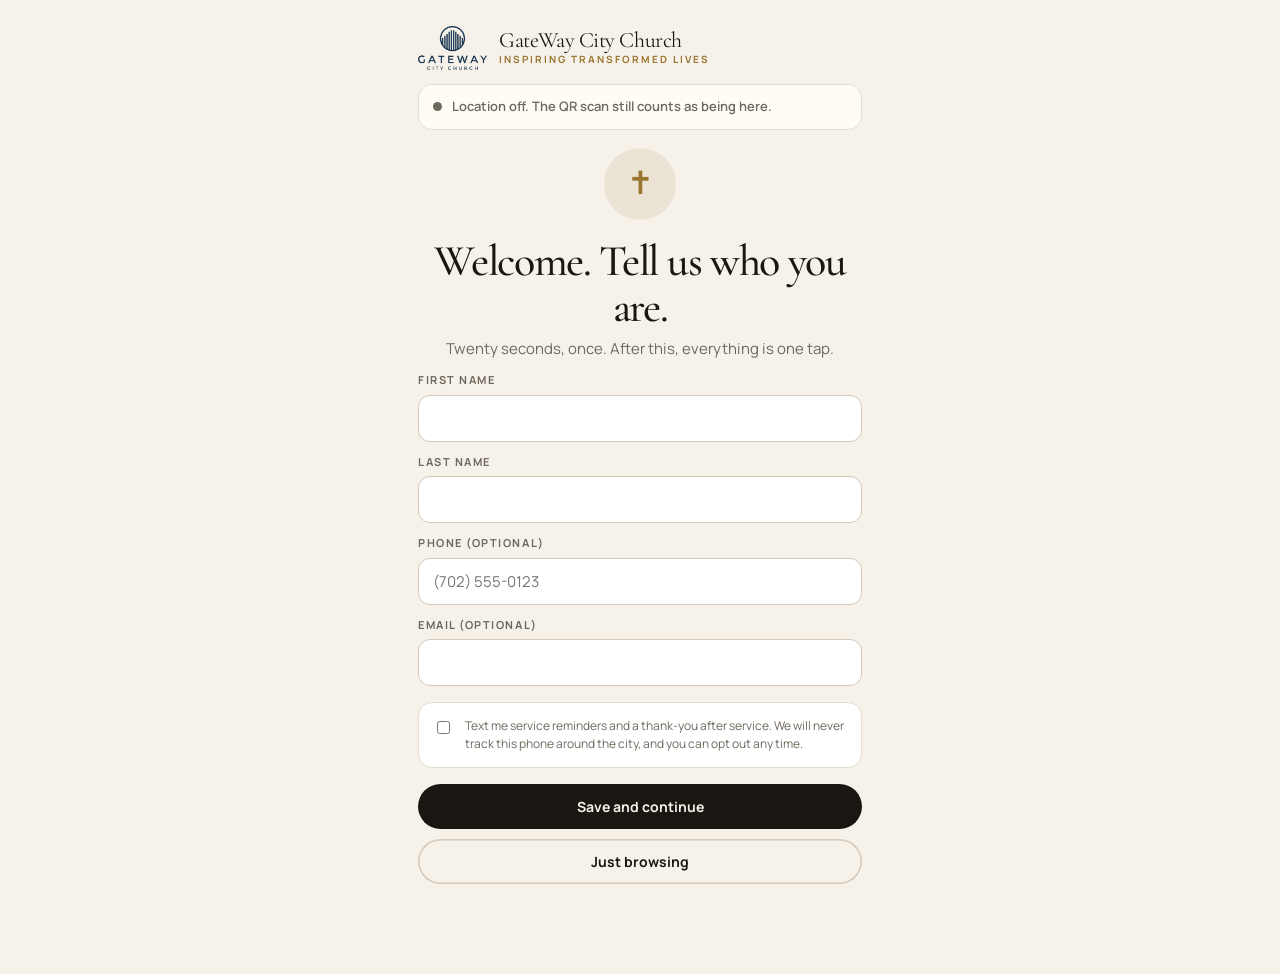
==== index.html @ 62f4dfe2 "GateWay City Church congregant PWA — initial IBS build Congregant app (QR entry, connect card, geofe" ====
<!DOCTYPE html>
<html lang="en">
<head>
<meta charset="UTF-8">
<meta name="viewport" content="width=device-width, initial-scale=1.0, viewport-fit=cover">
<title>GateWay City Church</title>
<meta name="theme-color" content="#F6F2EA">
<link rel="manifest" href="manifest.json">
<link rel="apple-touch-icon" href="assets/gateway-logo.png">
<link rel="preconnect" href="https://fonts.googleapis.com">
<link rel="preconnect" href="https://fonts.gstatic.com" crossorigin>
<link href="https://fonts.googleapis.com/css2?family=Cormorant+Garamond:ital,wght@0,500;0,600;1,500&family=Manrope:wght@400;500;600;700;800&display=swap" rel="stylesheet">
<link rel="stylesheet" href="styles.css">
<style>
  .app-head{display:flex;align-items:center;gap:12px;padding-top:max(6px, env(safe-area-inset-top))}
  .app-head img{height:44px;width:auto}
  .app-head .h-name{font-family:var(--display);font-size:22px;letter-spacing:-.02em;line-height:1.05}
  .app-head .h-tag{font-size:10px;letter-spacing:.2em;text-transform:uppercase;color:var(--gold);font-weight:700}
  .svc-strip{display:flex;gap:8px;overflow-x:auto;margin-top:14px;padding-bottom:4px}
  .svc-chip{flex:none;background:#fff;border:1px solid var(--line);border-radius:12px;padding:8px 12px;font-size:12px}
  .svc-chip b{display:block;font-size:13px}
</style>
</head>
<body>
<span class="demo-tag" id="demoTag" style="display:none">Demo Mode</span>
<main class="app-shell">

  <header class="app-head">
    <img src="assets/gateway-logo.png" alt="GateWay City Church">
    <div>
      <div class="h-name">GateWay City Church</div>
      <div class="h-tag">Inspiring Transformed Lives</div>
    </div>
  </header>

  <div class="banner" id="geoBanner"><span class="dot"></span><span id="geoBannerText">Checking if you are on campus...</span></div>

  <!-- HOME -->
  <section class="view" id="view-home">
    <div class="svc-strip" id="svcStrip"></div>
    <div class="tile-grid">
      <a class="tile" href="#checkin"><span class="t-ico">📍</span><span class="t-name">Check In</span><span class="t-sub">Let us know you are here this service</span></a>
      <a class="tile" href="#events"><span class="t-ico">🗓️</span><span class="t-name">Events</span><span class="t-sub">Calendar of what is coming up</span></a>
      <a class="tile" href="#volunteer"><span class="t-ico">🤝</span><span class="t-name">Volunteer</span><span class="t-sub">Serve on a team</span></a>
      <a class="tile" href="#prayer"><span class="t-ico">🙏</span><span class="t-name">Prayer</span><span class="t-sub">Send a prayer request</span></a>
      <a class="tile" href="#pastor"><span class="t-ico">✉️</span><span class="t-name">Reach a Pastor</span><span class="t-sub">Message Pastor Danny, Paul, or Fred</span></a>
      <a class="tile" id="giveTile" href="#" target="_blank" rel="noopener"><span class="t-ico">🕊️</span><span class="t-name">Give</span><span class="t-sub">Tithes and offerings</span></a>
    </div>
    <p class="tiny" style="margin-top:18px;text-align:center">3630 N Rancho Dr #112, Las Vegas, NV 89130 · (702) 881-5623<br>
    Add this page to your home screen for one-tap Sundays.</p>
  </section>

  <!-- CONNECT CARD (first run) -->
  <section class="view" id="view-connect">
    <div class="mark" style="width:72px;height:72px;margin:18px auto;border-radius:50%;display:grid;place-items:center;background:var(--gold-wash);color:var(--gold);font-size:32px;font-family:var(--display)">✝</div>
    <h2 style="text-align:center">Welcome. Tell us who you are.</h2>
    <p class="lede" style="text-align:center;margin:8px auto 0;font-size:15px">Twenty seconds, once. After this, everything is one tap.</p>
    <div class="field"><label>First name</label><input id="cFirst" autocomplete="given-name"></div>
    <div class="field"><label>Last name</label><input id="cLast" autocomplete="family-name"></div>
    <div class="field"><label>Phone (optional)</label><input id="cPhone" type="tel" autocomplete="tel" placeholder="(702) 555-0123"></div>
    <div class="field"><label>Email (optional)</label><input id="cEmail" type="email" autocomplete="email"></div>
    <label class="opt" style="display:flex;gap:12px;align-items:flex-start;padding:14px;border:1px solid var(--line);border-radius:14px;background:#fff;margin:16px 0">
      <input type="checkbox" id="cSms" style="margin-top:4px">
      <span class="tiny">Text me service reminders and a thank-you after service. We will never track this phone around the city, and you can opt out any time.</span>
    </label>
    <button class="btn btn-ink" style="width:100%" id="cSave">Save and continue</button>
    <button class="btn btn-ghost" style="width:100%;margin-top:10px" id="cSkip">Just browsing</button>
  </section>

  <!-- CHECK IN -->
  <section class="view" id="view-checkin">
    <div class="back-row"><button class="back-btn" data-back>&larr; Home</button></div>
    <div class="eyebrow">Las Vegas campus</div>
    <h2>Are you <em style="font-style:italic;color:var(--gold)">here</em> today?</h2>
    <p class="muted" style="font-size:14px;margin-top:8px" id="checkinGeoLine">We will confirm your location when you tap.</p>
    <button class="btn btn-gold" style="width:100%;margin-top:20px;font-size:16px;padding:16px" id="btnHere">I'm here</button>
    <div class="banner checked" id="checkedBanner" style="display:none"><span class="dot"></span><span id="checkedText"></span></div>
    <div class="card" style="margin-top:18px" id="autoWelcomeCard">
      <div class="kicker">Auto-welcome</div>
      <p class="tiny" style="margin:4px 0 10px">Set this up once and your phone greets you all by itself every time you arrive, and says goodbye when you leave. Nothing to open, nothing to scan, ever again. Works with what is already on your iPhone.</p>
      <div id="awBody"></div>
    </div>
    <div class="card" style="margin-top:18px">
      <div class="kicker">Sunday mode</div>
      <p class="tiny" style="margin:4px 0 10px">Keep the app open during service and we log when you arrive and leave the campus fence, so the thank-you goes out automatically. GPS only runs while this page is open. Nothing follows you home.</p>
      <button class="btn btn-ghost" style="width:100%" id="btnWatch">Start Sunday mode</button>
      <p class="tiny" id="watchStatus" style="margin-top:8px"></p>
    </div>
  </section>

  <!-- EVENTS -->
  <section class="view" id="view-events">
    <div class="back-row"><button class="back-btn" data-back>&larr; Home</button></div>
    <h2>Upcoming at GateWay</h2>
    <div id="eventList"></div>
  </section>

  <!-- VOLUNTEER -->
  <section class="view" id="view-volunteer">
    <div class="back-row"><button class="back-btn" data-back>&larr; Home</button></div>
    <h2>Serve on a team</h2>
    <p class="muted" style="font-size:14px;margin-top:6px">Pick a team and we will get you connected.</p>
    <div id="roleList"></div>
  </section>

  <!-- PRAYER -->
  <section class="view" id="view-prayer">
    <div class="back-row"><button class="back-btn" data-back>&larr; Home</button></div>
    <h2>How can we pray for you?</h2>
    <div id="crisisBox"></div>
    <div class="field"><label>Your request</label><textarea id="pReq" placeholder="Share what is on your heart..."></textarea></div>
    <div class="field"><label>How should we reach you? (optional)</label><input id="pContact" placeholder="Phone or email"></div>
    <label class="opt" style="display:flex;gap:12px;align-items:flex-start;padding:14px;border:1px solid var(--line);border-radius:14px;background:#fff;margin:16px 0">
      <input type="checkbox" id="pPrivate" style="margin-top:4px">
      <span class="tiny">Keep this between me and the pastors only.</span>
    </label>
    <button class="btn btn-ink" style="width:100%" id="pSend">Send prayer request</button>
  </section>

  <!-- PASTOR -->
  <section class="view" id="view-pastor">
    <div class="back-row"><button class="back-btn" data-back>&larr; Home</button></div>
    <h2>Reach a pastor</h2>
    <div class="field"><label>Who would you like to reach?</label><select id="mPastor"></select></div>
    <div class="field"><label>Your message</label><textarea id="mMsg"></textarea></div>
    <div class="field"><label>How should we reach you back?</label><input id="mContact" placeholder="Phone or email"></div>
    <button class="btn btn-ink" style="width:100%" id="mSend">Send message</button>
  </section>

</main>
<div class="toast" id="toast"></div>

<script src="gcc-config.js?v=4"></script>
<script src="geofence.js?v=4"></script>
<script src="gcc-data.js?v=4"></script>
<script>
(function () {
  const C = window.GCC, D = window.GCCData, Geo = window.GCCGeo;
  const $ = (id) => document.getElementById(id);
  const qs = new URLSearchParams(location.search);
  const fromQr = qs.get('src') === 'qr';
  let geoState = null; // last one-shot geofence result

  if (C.DEMO_MODE) $('demoTag').style.display = 'block';
  $('giveTile').href = C.GIVE_URL;

  // Service chips
  $('svcStrip').innerHTML = C.SERVICES.map(s =>
    `<div class="svc-chip"><b>${s.day} ${s.time}</b>${s.label}</div>`).join('');

  // Pastor select
  $('mPastor').innerHTML = C.PASTORS.map(p =>
    `<option value="${p.id}">${p.name} · ${p.role}</option>`).join('');

  // ---- routing ----
  const views = ['home', 'connect', 'checkin', 'events', 'volunteer', 'prayer', 'pastor'];
  function show(v) {
    views.forEach(x => $('view-' + x).classList.toggle('active', x === v));
    window.scrollTo(0, 0);
  }
  function route() {
    const h = location.hash.replace('#', '') || 'home';
    if (!D.getMe() && h !== 'connect') { show('connect'); return; }
    show(views.includes(h) ? h : 'home');
    if (h === 'events') renderEvents();
    if (h === 'volunteer') renderRoles();
  }
  window.addEventListener('hashchange', route);
  document.querySelectorAll('[data-back]').forEach(b => b.onclick = () => location.hash = '');

  function toast(msg) {
    const t = $('toast'); t.textContent = msg; t.classList.add('show');
    setTimeout(() => t.classList.remove('show'), 2600);
  }

  // ---- connect card ----
  $('cSave').onclick = async () => {
    const first = $('cFirst').value.trim();
    if (!first) { toast('First name helps us say hello.'); return; }
    const me = {
      first_name: first, last_name: $('cLast').value.trim(),
      phone: $('cPhone').value.trim(), email: $('cEmail').value.trim(),
      sms_opt_in: $('cSms').checked, source: fromQr ? 'qr' : 'app'
    };
    try {
      const rec = await D.saveMember(me);
      D.setMe({ id: rec.id, geo_token: rec.geo_token, name: (me.first_name + ' ' + me.last_name).trim(), ...me });
      toast('Welcome, ' + first + '.');
      location.hash = 'checkin';
      route();
    } catch (e) { toast('Could not save. Try again.'); console.error(e); }
  };
  $('cSkip').onclick = () => {
    D.setMe({ id: null, name: 'Guest', guest: true });
    location.hash = ''; route();
  };

  // ---- geofence banner (one-shot on load) ----
  async function refreshGeo() {
    const b = $('geoBanner'), t = $('geoBannerText');
    geoState = await Geo.checkOnce(C.CAMPUS);
    if (!geoState.supported || !geoState.ok) {
      t.textContent = fromQr ? 'Scanned at the sanctuary. Welcome in.' : 'Location off. The QR scan still counts as being here.';
      if (fromQr) b.classList.add('oncampus');
      return;
    }
    if (geoState.inside) {
      b.classList.add('oncampus');
      t.textContent = 'You are on campus. ' + geoState.distance + 'm from the sanctuary center.';
      $('checkinGeoLine').textContent = 'Location confirmed: inside the campus fence (' + geoState.distance + 'm).';
    } else {
      t.textContent = 'You are ' + (geoState.distance >= 1000 ? (geoState.distance / 1000).toFixed(1) + ' km' : geoState.distance + 'm') + ' from campus.';
      $('checkinGeoLine').textContent = 'You look ' + geoState.distance + 'm from campus. You can still check in if you are here and GPS is drifting.';
    }
  }

  // ---- check in ----
  $('btnHere').onclick = async () => {
    const me = D.getMe() || { id: null, name: 'Guest' };
    const method = (geoState && geoState.ok && geoState.inside) ? 'geofence' : (fromQr ? 'qr' : 'manual');
    try {
      await D.checkIn({ member_id: me.id, name: me.name, method,
        distance: geoState && geoState.distance, accuracy: geoState && geoState.accuracy });
      $('checkedBanner').style.display = 'flex';
      $('checkedText').textContent = 'Checked in. It is good to have you' + (me.name && me.name !== 'Guest' ? ', ' + me.name.split(' ')[0] : '') + '.';
      $('btnHere').disabled = true; $('btnHere').textContent = 'You are checked in';
    } catch (e) { toast('Check-in failed. Try again.'); console.error(e); }
  };

  // ---- Auto-welcome setup (Apple Shortcuts, Door 1) ----
  function joinSmsHref(me) {
    // sms: link with prefilled body; the ?& form works on both iOS and Android
    const body = encodeURIComponent(C.SMS_JOIN_KEYWORD + ' ' + me.geo_token);
    return 'sms:' + C.SMS_LINE + '?&body=' + body;
  }
  function renderAutoWelcome() {
    const me = D.getMe();
    const body = $('awBody');
    if (!me || me.guest || !me.geo_token) {
      body.innerHTML = '<p class="tiny">Fill the connect card first so we know who to welcome.</p>' +
        '<a class="btn btn-ghost" style="width:100%;margin-top:8px" href="#connect">Open connect card</a>';
      return;
    }
    const welcomeLink = C.PING_URL + '?t=' + me.geo_token + '&e=enter';
    const goodbyeLink = C.PING_URL + '?t=' + me.geo_token + '&e=exit';
    body.innerHTML = `
      <a class="btn btn-ink" style="width:100%" href="${joinSmsHref(me)}">1 &middot; Text us to turn on messages</a>
      <p class="tiny" style="margin-top:6px;margin-bottom:14px">Opens a ready-to-send text. Tap Send and you're connected.</p>

      <button class="btn btn-ghost" style="width:100%" id="cpWelcome">2 &middot; Copy your welcome link</button>
      ${C.SHORTCUT_URL ? `<a class="btn btn-gold" style="width:100%;margin-top:8px" href="${C.SHORTCUT_URL}">3 &middot; Add the Welcome shortcut &mdash; paste when asked</a>` : ''}

      <button class="btn btn-ghost" style="width:100%;margin-top:14px" id="cpGoodbye">4 &middot; Copy your goodbye link</button>
      ${C.SHORTCUT_GOODBYE_URL ? `<a class="btn btn-gold" style="width:100%;margin-top:8px" href="${C.SHORTCUT_GOODBYE_URL}">5 &middot; Add the Goodbye shortcut &mdash; paste when asked</a>` : ''}

      <p class="tiny" style="margin-top:14px"><b>6 &middot; Last step, in the Shortcuts app:</b><br>
      Automation &rarr; New &rarr; <b>Arrive</b> &rarr; choose GateWay City Church &rarr; Run Immediately &rarr; pick <b>Gateway Welcome</b>.<br>
      Repeat with <b>Leave</b> &rarr; <b>Gateway Goodbye</b>. Done forever.</p>`;
    const cp = (id, text, n, label) => {
      const b = document.getElementById(id);
      if (b) b.onclick = async () => {
        try { await navigator.clipboard.writeText(text); b.textContent = 'Copied! Now tap ' + (n + 1) + ' below'; }
        catch { prompt('Copy your ' + label + ' link:', text); b.textContent = 'Now tap ' + (n + 1) + ' below'; }
        setTimeout(() => { b.textContent = n + ' \u00b7 Copy your ' + label + ' link'; }, 6000);
      };
    };
    cp('cpWelcome', welcomeLink, 2, 'welcome');
    cp('cpGoodbye', goodbyeLink, 4, 'goodbye');
  }
  renderAutoWelcome();
  window.addEventListener('hashchange', renderAutoWelcome);

  // ---- Sunday mode (continuous watcher) ----
  const watcher = Geo.createWatcher(C.CAMPUS, {
    onEnter: (i) => {
      const me = D.getMe() || { id: null, name: 'Guest' };
      D.logGeofence('enter', { member_id: me.id, name: me.name, distance: i.distance, accuracy: i.accuracy });
      $('watchStatus').textContent = 'Inside the fence (' + i.distance + 'm). Arrival logged.';
    },
    onExit: (i) => {
      const me = D.getMe() || { id: null, name: 'Guest' };
      D.logGeofence('exit', { member_id: me.id, name: me.name, distance: i.distance, accuracy: i.accuracy });
      $('watchStatus').textContent = 'Outside the fence (' + i.distance + 'm). Departure logged. Thank you for coming.';
    },
    onUpdate: (i) => { $('watchStatus').textContent = (i.inside ? 'Inside' : 'Outside') + ' the fence, ' + i.distance + 'm out (GPS ±' + i.accuracy + 'm).'; },
    onError: (e) => { $('watchStatus').textContent = 'GPS error: ' + e.message; }
  });
  $('btnWatch').onclick = () => {
    if (watcher.active) { watcher.stop(); $('btnWatch').textContent = 'Start Sunday mode'; $('watchStatus').textContent = 'Sunday mode off.'; }
    else if (watcher.start()) { $('btnWatch').textContent = 'Stop Sunday mode'; $('watchStatus').textContent = 'Watching the campus fence...'; }
  };

  // ---- events ----
  async function renderEvents() {
    const list = await D.listEvents();
    const fmt = (iso) => new Date(iso).toLocaleDateString('en-US', { weekday: 'short', month: 'short', day: 'numeric' }) +
      ' · ' + new Date(iso).toLocaleTimeString('en-US', { hour: 'numeric', minute: '2-digit' });
    $('eventList').innerHTML = list.map(e => `
      <div class="event-item">
        <div class="event-date">${fmt(e.starts_at)} · ${e.category || 'Event'}</div>
        <h4>${e.title}</h4>
        <p>${e.description || ''}${e.location ? ' · ' + e.location : ''}</p>
      </div>`).join('') || '<p class="muted">Nothing scheduled yet. Check back soon.</p>';
  }

  // ---- volunteer ----
  async function renderRoles() {
    const roles = await D.listVolunteerRoles();
    $('roleList').innerHTML = roles.map(r => `
      <div class="role-item">
        <h4>${r.title}</h4>
        <p>${r.description || ''}</p>
        <button class="btn btn-ghost" style="margin-top:10px;padding:9px 16px;font-size:13px" data-role="${r.id}" data-title="${r.title}">Count me in</button>
      </div>`).join('');
    $('roleList').querySelectorAll('button[data-role]').forEach(btn => {
      btn.onclick = async () => {
        const me = D.getMe() || {};
        if (!me.name || me.guest) { toast('Fill the connect card first so we know who to call.'); location.hash = 'connect'; show('connect'); return; }
        try {
          await D.volunteerSignup({ role_id: btn.dataset.role, role_title: btn.dataset.title,
            member_id: me.id, name: me.name, contact: me.phone || me.email || null });
          btn.textContent = 'You are on the list'; btn.disabled = true;
          toast('Signed up for ' + btn.dataset.title + '.');
        } catch (e) { toast('Signup failed. Try again.'); console.error(e); }
      };
    });
  }

  // ---- prayer (crisis gate stays hard, July precedent) ----
  const CRISIS_RE = /suicid|kill (myself|me)|end (my|it all)|hurt (myself|someone)|self.?harm|don'?t want to (live|be here)|overdose|take my (own )?life/i;
  $('pSend').onclick = async () => {
    const req = $('pReq').value.trim();
    if (!req) { toast('Write a few words first.'); return; }
    if (CRISIS_RE.test(req)) {
      $('crisisBox').innerHTML = `
        <div class="crisis-box">
          <h4>You matter, and help is immediate.</h4>
          <p>If you are in danger right now, call <a href="tel:911">911</a>.</p>
          <p>To talk to someone right now, call or text <a href="tel:988">988</a> (Suicide and Crisis Lifeline). Free, confidential, 24/7.</p>
          <p>A pastor will also see this and reach out, but please do not wait on us.</p>
        </div>`;
      window.scrollTo(0, 0);
      return; // hard stop, do not proceed past the gate
    }
    const me = D.getMe() || {};
    try {
      await D.submitPrayer({ member_id: me.id, name: me.name || 'Anonymous',
        contact: $('pContact').value.trim() || me.phone || me.email || null,
        request: req, is_private: $('pPrivate').checked });
      $('pReq').value = ''; $('pContact').value = '';
      toast('Received. Our team is praying with you.');
      location.hash = '';
    } catch (e) { toast('Could not send. Try again.'); console.error(e); }
  };

  // ---- pastor message ----
  $('mSend').onclick = async () => {
    const msg = $('mMsg').value.trim(), contact = $('mContact').value.trim();
    if (!msg) { toast('Write your message first.'); return; }
    if (!contact) { toast('Leave a phone or email so the pastor can reach you.'); return; }
    const me = D.getMe() || {};
    const p = C.PASTORS.find(x => x.id === $('mPastor').value);
    try {
      await D.messagePastor({ member_id: me.id, pastor: p.name, name: me.name || 'Guest', contact, message: msg });
      $('mMsg').value = ''; $('mContact').value = '';
      toast('Sent to ' + p.name + '.');
      location.hash = '';
    } catch (e) { toast('Could not send. Try again.'); console.error(e); }
  };

  // ---- boot ----
  if ('serviceWorker' in navigator && location.protocol.startsWith('http')) {
    navigator.serviceWorker.register('sw.js').catch(() => {});
  }
  route();
  refreshGeo();
})();
</script>
</body>
</html>
---- styles.css ----
:root{
  --paper:#F6F2EA;
  --white:#FFFCF6;
  --ink:#1A1712;
  --ink-soft:#3C372F;
  --muted:#6E675C;
  --line:#E4DDD1;
  --line-strong:#D2C9B8;
  --gold:#9A7530;
  --gold-soft:#C4A46A;
  --gold-wash:rgba(154,117,48,.12);
  --navy:#1C2733;
  --ok:#2F6B4F;
  --warn:#8A4B12;
  --bad:#8B2E2E;
  --shadow:0 18px 50px rgba(26,23,18,.08);
  --display:'Cormorant Garamond',Georgia,serif;
  --body:'Manrope',system-ui,sans-serif;
}
*{box-sizing:border-box}
html,body{margin:0;padding:0}
body{
  background:var(--paper);
  color:var(--ink);
  font-family:var(--body);
  line-height:1.5;
  -webkit-font-smoothing:antialiased;
}
a{color:inherit}
img{max-width:100%;display:block}
button,input,select,textarea{font-family:inherit}

.ribbon{
  background:var(--ink);
  color:var(--paper);
  font-size:11px;
  letter-spacing:.16em;
  text-transform:uppercase;
  text-align:center;
  padding:8px 16px;
}
.ribbon b{color:var(--gold-soft);font-weight:700}

.nav{
  position:sticky;top:0;z-index:40;
  display:flex;align-items:center;justify-content:space-between;gap:16px;
  padding:14px 28px;
  background:rgba(246,242,234,.92);
  backdrop-filter:blur(14px);
  border-bottom:1px solid var(--line);
}
.brand{display:flex;align-items:center;gap:12px;text-decoration:none}
.brand img{height:36px;width:auto}
.brand span{font-family:var(--display);font-size:22px;letter-spacing:-.02em}
.nav-links{display:flex;flex-wrap:wrap;gap:6px}
.nav-links a{
  text-decoration:none;
  font-size:12px;
  letter-spacing:.08em;
  text-transform:uppercase;
  padding:8px 11px;
  border-radius:999px;
  color:var(--muted);
}
.nav-links a:hover,.nav-links a.active{
  color:var(--ink);
  background:#fff;
  box-shadow:0 0 0 1px var(--line);
}

.wrap{max-width:1180px;margin:0 auto;padding:0 24px}
.hero{
  padding:72px 0 36px;
}
.eyebrow{
  display:inline-flex;align-items:center;gap:10px;
  font-size:11px;letter-spacing:.22em;text-transform:uppercase;color:var(--gold);font-weight:700;
}
h1,h2,h3{font-family:var(--display);font-weight:500;letter-spacing:-.03em;margin:0}
h1{font-size:clamp(42px,7vw,76px);line-height:.92}
h1 em{font-style:italic;color:var(--gold)}
h2{font-size:clamp(28px,4vw,44px);line-height:1.05}
.lede{font-size:18px;color:var(--muted);max-width:640px;text-wrap:pretty}

.grid{display:grid;gap:16px}
.g2{grid-template-columns:1.2fr .8fr}
.g3{grid-template-columns:repeat(3,1fr)}
.g4{grid-template-columns:repeat(4,1fr)}

.card{
  background:var(--white);
  border:1px solid var(--line);
  border-radius:18px;
  padding:22px;
  box-shadow:var(--shadow);
}
.card h3{font-size:26px;margin-bottom:8px}
.kicker{font-size:11px;letter-spacing:.16em;text-transform:uppercase;color:var(--gold);font-weight:700;margin-bottom:8px}
.muted{color:var(--muted)}
.tiny{font-size:12px;color:var(--muted)}

.status{
  display:inline-flex;align-items:center;gap:6px;
  font-size:11px;font-weight:700;letter-spacing:.08em;text-transform:uppercase;
  padding:5px 9px;border-radius:999px;border:1px solid var(--line);
}
.status.live{background:#e8f3ec;color:var(--ok);border-color:#cfe3d6}
.status.partial{background:#f8eedf;color:var(--warn);border-color:#ead7b8}
.status.dead{background:#f7e6e6;color:var(--bad);border-color:#e6c7c7}
.status.missing{background:#eeeae3;color:var(--muted)}

table{width:100%;border-collapse:collapse;font-size:14px}
th,td{text-align:left;padding:11px 10px;border-bottom:1px solid var(--line);vertical-align:top}
th{font-size:11px;letter-spacing:.12em;text-transform:uppercase;color:var(--muted);font-weight:700}

.btn{
  display:inline-flex;align-items:center;justify-content:center;gap:8px;
  border:none;cursor:pointer;text-decoration:none;
  border-radius:999px;padding:13px 22px;font-weight:700;font-size:14px;
}
.btn-ink{background:var(--ink);color:var(--paper)}
.btn-gold{background:var(--gold);color:#fff}
.btn-ghost{background:transparent;color:var(--ink);box-shadow:inset 0 0 0 1.5px var(--line-strong)}

.list{margin:0;padding-left:18px}
.list li{margin:8px 0}

footer.site{
  margin-top:72px;padding:36px 0 48px;border-top:1px solid var(--line);
  color:var(--muted);font-size:13px;
}

.chip-row{display:flex;flex-wrap:wrap;gap:8px;margin-top:16px}
.chip{background:#fff;border:1px solid var(--line);border-radius:999px;padding:8px 12px;font-size:13px}

.stage{padding:28px 0 80px}

@media (max-width:900px){
  .g2,.g3,.g4{grid-template-columns:1fr}
  .nav{flex-direction:column;align-items:flex-start}
}

/* ===== GCC app additions (congregant PWA + staff board) ===== */
.app-shell{max-width:480px;margin:0 auto;padding:20px 18px 90px}
.app-wide{max-width:1180px;margin:0 auto;padding:20px 24px 60px}
.tile-grid{display:grid;grid-template-columns:1fr 1fr;gap:12px;margin-top:18px}
.tile{
  background:var(--white);border:1px solid var(--line);border-radius:16px;
  padding:18px 16px;box-shadow:var(--shadow);cursor:pointer;text-decoration:none;
  display:flex;flex-direction:column;gap:6px;min-height:104px;
}
.tile .t-ico{font-size:24px;line-height:1}
.tile .t-name{font-family:var(--display);font-size:20px;letter-spacing:-.02em;color:var(--ink)}
.tile .t-sub{font-size:11.5px;color:var(--muted);line-height:1.35}
.tile:active{transform:scale(.985)}
.banner{
  display:flex;align-items:center;gap:10px;border-radius:14px;padding:12px 14px;
  font-size:13px;font-weight:600;margin-top:14px;border:1px solid var(--line);
  background:var(--white);color:var(--muted);
}
.banner.oncampus{background:var(--gold-wash);border-color:var(--gold-soft);color:var(--gold)}
.banner.checked{background:#e8f3ec;border-color:#cfe3d6;color:var(--ok)}
.banner .dot{width:9px;height:9px;border-radius:50%;background:currentColor;flex:none}
.field{margin:12px 0}
.field label{display:block;font-size:11px;letter-spacing:.14em;text-transform:uppercase;color:var(--muted);font-weight:700;margin-bottom:6px}
.field input,.field select,.field textarea{
  width:100%;padding:12px 14px;border:1px solid var(--line-strong);border-radius:12px;
  background:#fff;font-size:15px;color:var(--ink);outline:none;
}
.field input:focus,.field select:focus,.field textarea:focus{border-color:var(--gold)}
.field textarea{min-height:110px;resize:vertical}
.view{display:none}
.view.active{display:block}
.back-row{display:flex;align-items:center;gap:8px;margin-bottom:10px}
.back-btn{background:none;border:none;cursor:pointer;font-size:13px;font-weight:700;color:var(--muted);padding:6px 8px 6px 0}
.event-item,.role-item,.feed-item{
  background:var(--white);border:1px solid var(--line);border-radius:14px;padding:14px 16px;margin:10px 0;
}
.event-date{font-size:11px;letter-spacing:.14em;text-transform:uppercase;color:var(--gold);font-weight:700}
.event-item h4,.role-item h4{font-family:var(--display);font-size:19px;margin:3px 0 4px;font-weight:600}
.event-item p,.role-item p{font-size:13px;color:var(--muted);margin:0}
.crisis-box{
  background:#f7e6e6;border:1.5px solid #d9a8a8;border-radius:14px;padding:16px;margin:14px 0;
}
.crisis-box h4{color:var(--bad);margin:0 0 6px;font-family:var(--body);font-size:15px}
.crisis-box p{font-size:13.5px;margin:6px 0;color:var(--ink-soft)}
.crisis-box a{font-weight:800;color:var(--bad)}
.toast{
  position:fixed;left:50%;bottom:24px;transform:translateX(-50%);
  background:var(--ink);color:var(--paper);padding:12px 20px;border-radius:999px;
  font-size:13.5px;font-weight:600;box-shadow:0 10px 30px rgba(0,0,0,.25);z-index:80;
  opacity:0;pointer-events:none;transition:opacity .25s;
}
.toast.show{opacity:1}
.demo-tag{
  position:fixed;top:10px;right:10px;z-index:90;background:#f8eedf;color:var(--warn);
  border:1px solid #ead7b8;font-size:10px;font-weight:800;letter-spacing:.12em;
  text-transform:uppercase;padding:4px 9px;border-radius:999px;
}
.stat-row{display:grid;grid-template-columns:repeat(4,1fr);gap:12px;margin:16px 0}
.stat{background:var(--white);border:1px solid var(--line);border-radius:14px;padding:14px 16px}
.stat b{font-family:var(--display);font-size:34px;display:block;line-height:1}
.stat span{font-size:11px;letter-spacing:.12em;text-transform:uppercase;color:var(--muted);font-weight:700}
.feed-item{display:flex;justify-content:space-between;gap:10px;align-items:baseline}
.feed-item .who{font-weight:700;font-size:14px}
.feed-item .what{font-size:13px;color:var(--muted)}
.feed-item time{font-size:11px;color:var(--muted);flex:none}
.pill{font-size:10px;font-weight:800;letter-spacing:.1em;text-transform:uppercase;padding:3px 8px;border-radius:999px;border:1px solid var(--line)}
.pill.enter{background:var(--gold-wash);color:var(--gold);border-color:var(--gold-soft)}
.pill.exit{background:#eeeae3;color:var(--muted)}
.pill.new{background:#e8f3ec;color:var(--ok);border-color:#cfe3d6}
@media (max-width:900px){.stat-row{grid-template-columns:1fr 1fr}}
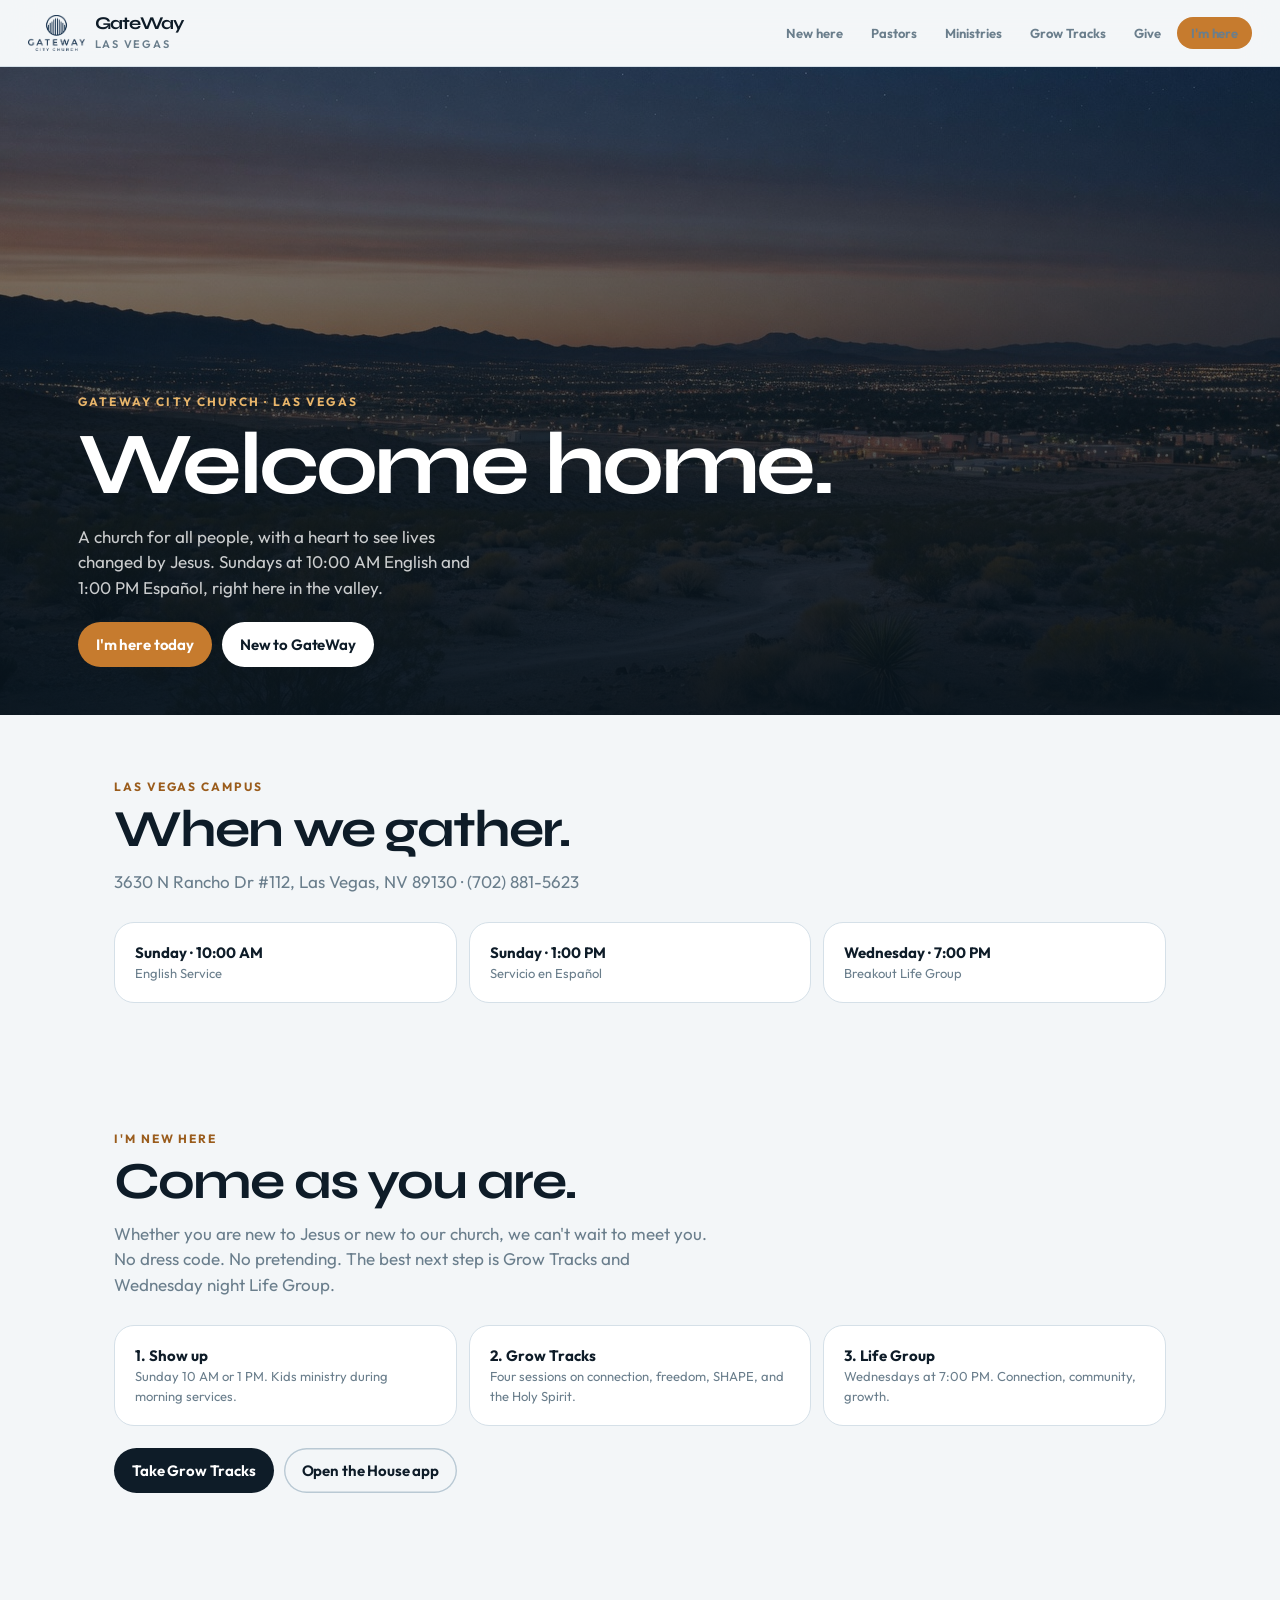
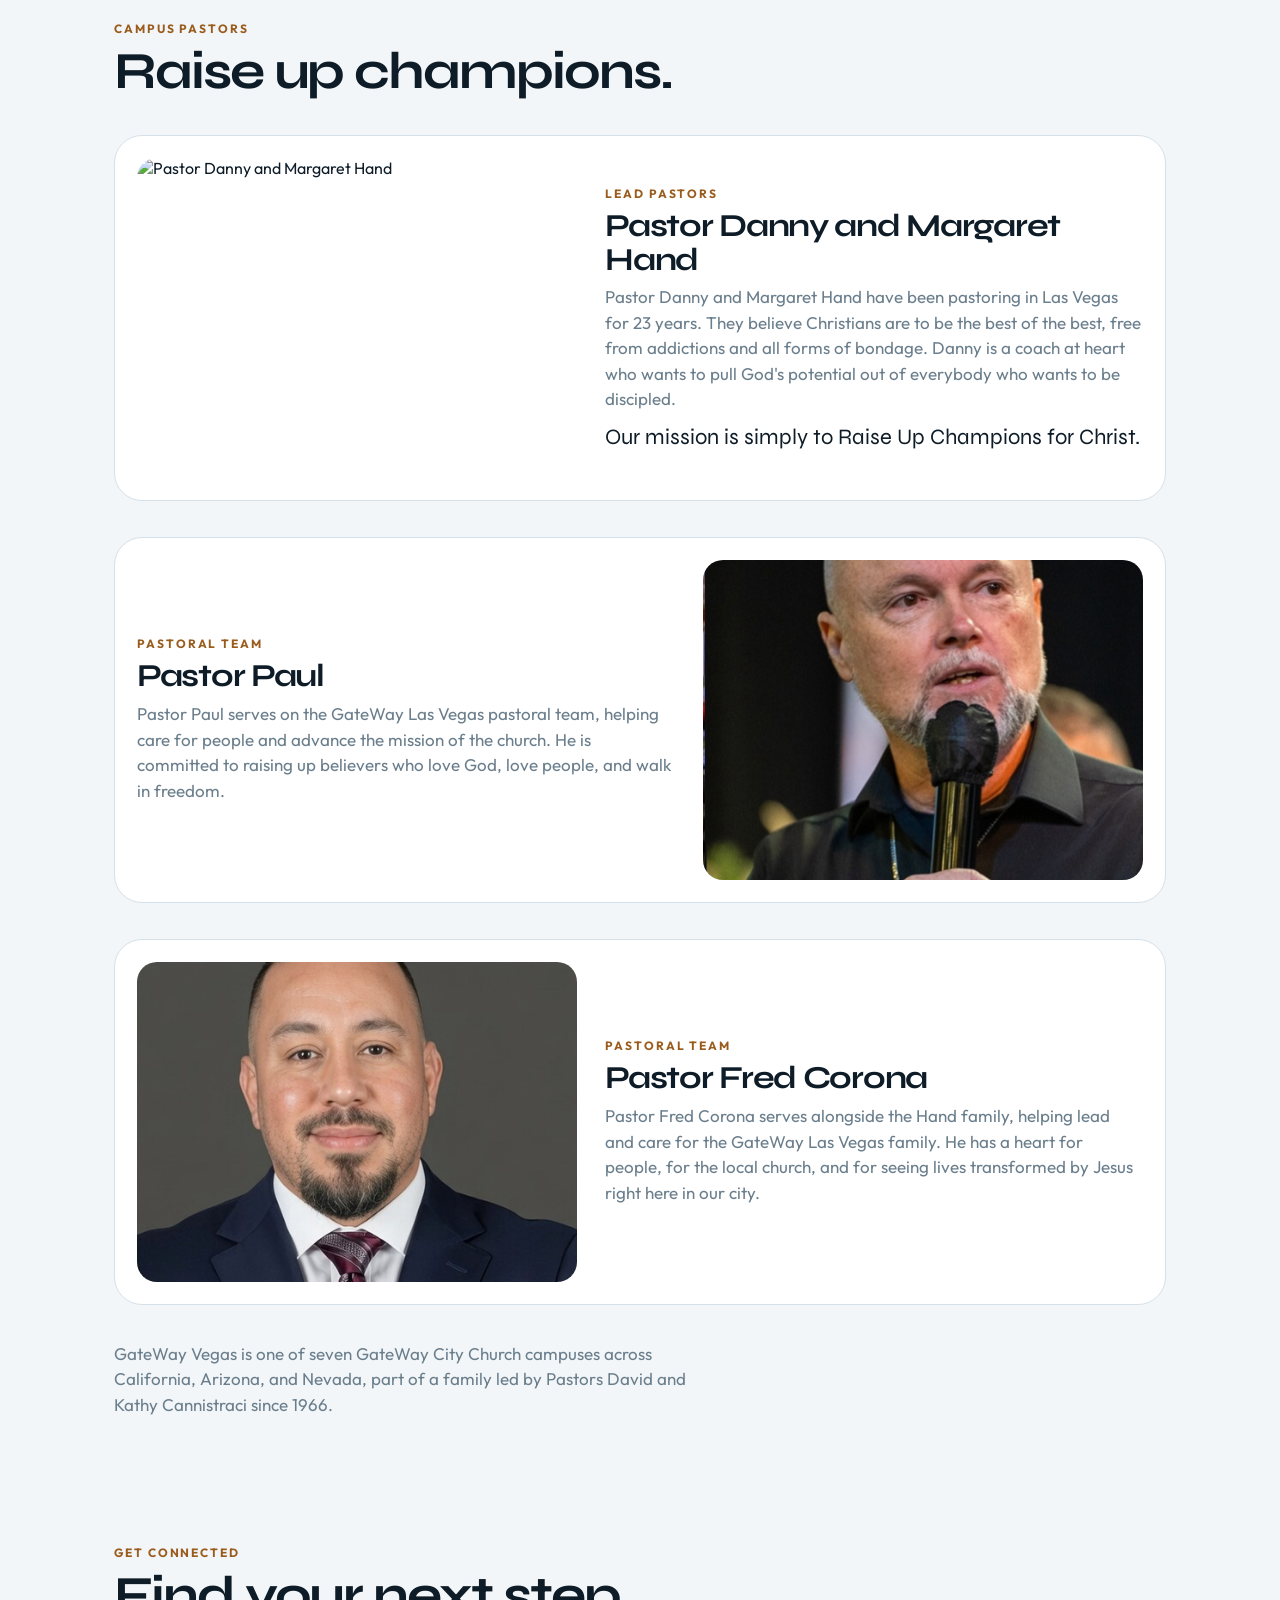
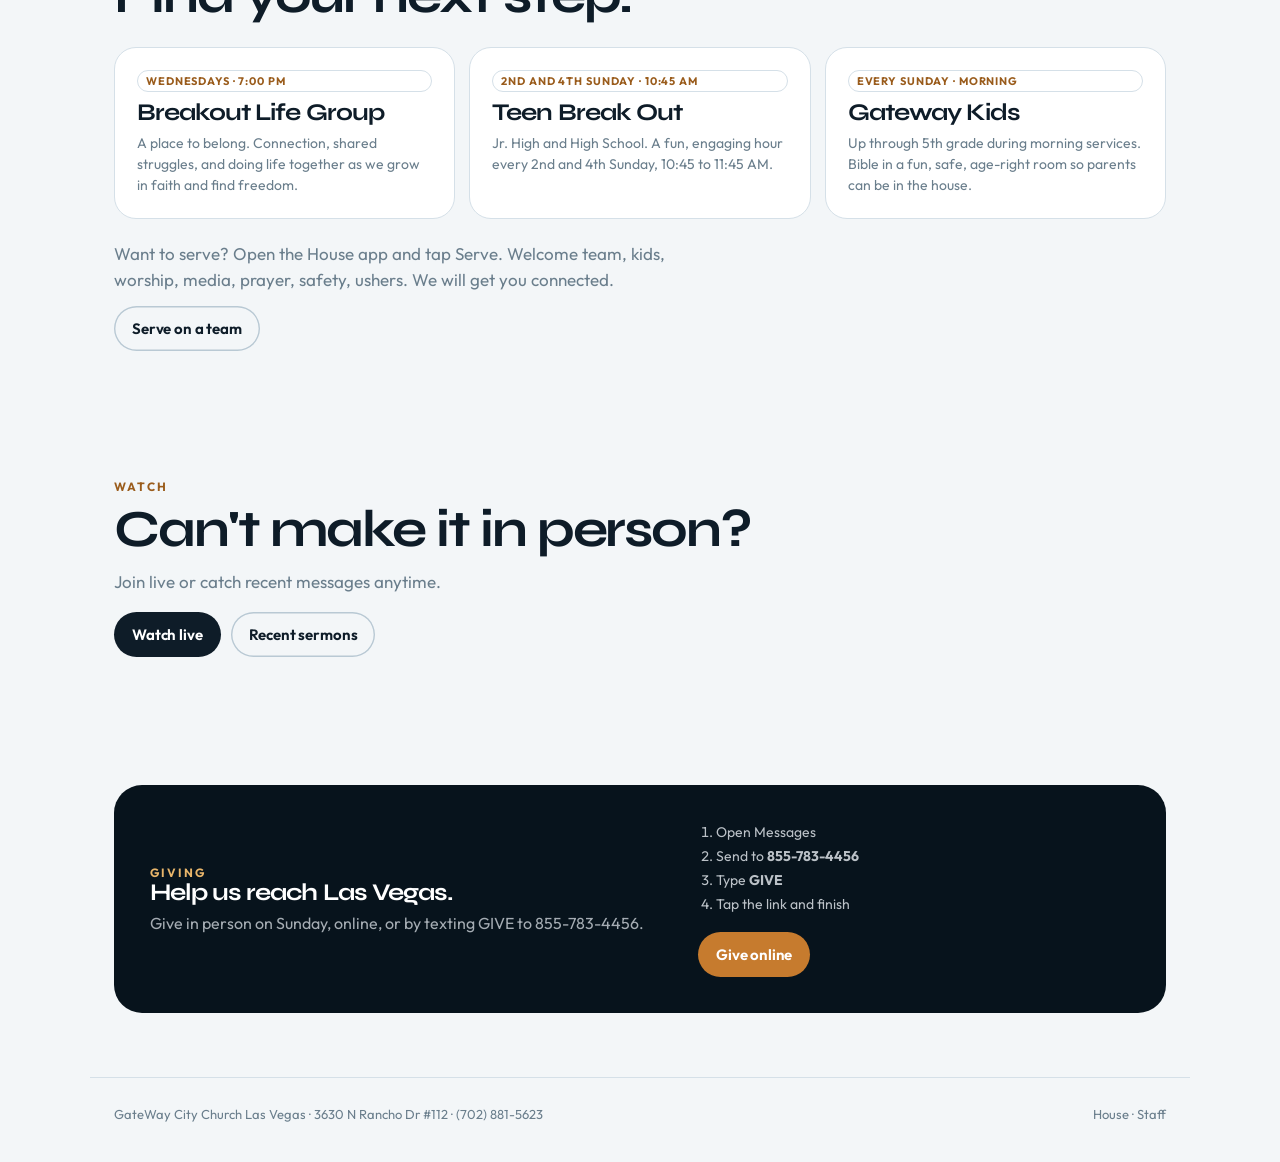
==== commit 74c65fe3: "One front door: public site at root, House app at /app, Grace staff on the same origin. Isaac's camp" ====
--- a/index.html
+++ b/index.html
@@ -2,379 +2,157 @@
 <html lang="en">
 <head>
 <meta charset="UTF-8">
-<meta name="viewport" content="width=device-width, initial-scale=1.0, viewport-fit=cover">
-<title>GateWay City Church</title>
-<meta name="theme-color" content="#F6F2EA">
-<link rel="manifest" href="manifest.json">
-<link rel="apple-touch-icon" href="assets/gateway-logo.png">
+<meta name="viewport" content="width=device-width, initial-scale=1">
+<title>GateWay City Church · Las Vegas</title>
+<meta name="theme-color" content="#07131C">
 <link rel="preconnect" href="https://fonts.googleapis.com">
 <link rel="preconnect" href="https://fonts.gstatic.com" crossorigin>
-<link href="https://fonts.googleapis.com/css2?family=Cormorant+Garamond:ital,wght@0,500;0,600;1,500&family=Manrope:wght@400;500;600;700;800&display=swap" rel="stylesheet">
-<link rel="stylesheet" href="styles.css">
-<style>
-  .app-head{display:flex;align-items:center;gap:12px;padding-top:max(6px, env(safe-area-inset-top))}
-  .app-head img{height:44px;width:auto}
-  .app-head .h-name{font-family:var(--display);font-size:22px;letter-spacing:-.02em;line-height:1.05}
-  .app-head .h-tag{font-size:10px;letter-spacing:.2em;text-transform:uppercase;color:var(--gold);font-weight:700}
-  .svc-strip{display:flex;gap:8px;overflow-x:auto;margin-top:14px;padding-bottom:4px}
-  .svc-chip{flex:none;background:#fff;border:1px solid var(--line);border-radius:12px;padding:8px 12px;font-size:12px}
-  .svc-chip b{display:block;font-size:13px}
-</style>
+<link href="https://fonts.googleapis.com/css2?family=Outfit:wght@400;500;600;700&family=Syne:wght@700;800&display=swap" rel="stylesheet">
+<link rel="stylesheet" href="css/gateway.css">
 </head>
-<body>
-<span class="demo-tag" id="demoTag" style="display:none">Demo Mode</span>
-<main class="app-shell">
+<body class="site-body">
+<nav class="site-nav">
+  <a class="brand" href="index.html">
+    <img src="assets/gateway-logo.png" alt="" style="height:36px">
+    <div><b>GateWay</b><span>Las Vegas</span></div>
+  </a>
+  <div class="links">
+    <a href="#new">New here</a>
+    <a href="#pastors">Pastors</a>
+    <a href="#ministries">Ministries</a>
+    <a href="grow-tracks.html">Grow Tracks</a>
+    <a href="#give">Give</a>
+    <a class="btn btn-copper" style="padding:8px 14px" href="app/">I'm here</a>
+  </div>
+</nav>
 
-  <header class="app-head">
-    <img src="assets/gateway-logo.png" alt="GateWay City Church">
+<section class="site-hero">
+  <img class="bg" src="assets/dusk-wide.jpg" alt="">
+  <div class="shade"></div>
+  <div class="inner">
+    <div class="kicker">GateWay City Church · Las Vegas</div>
+    <h1>Welcome home.</h1>
+    <p>A church for all people, with a heart to see lives changed by Jesus. Sundays at 10:00 AM English and 1:00 PM Español, right here in the valley.</p>
+    <div class="row">
+      <a class="btn btn-copper" href="app/">I'm here today</a>
+      <a class="btn btn-white" href="#new">New to GateWay</a>
+    </div>
+  </div>
+</section>
+
+<section class="wrap-site" id="times">
+  <div class="sec-kicker">Las Vegas campus</div>
+  <h2 class="sec-h">When we gather.</h2>
+  <p class="sec-lede">3630 N Rancho Dr #112, Las Vegas, NV 89130 · (702) 881-5623</p>
+  <div class="times">
+    <div class="time-card"><b>Sunday · 10:00 AM</b><span>English Service</span></div>
+    <div class="time-card"><b>Sunday · 1:00 PM</b><span>Servicio en Español</span></div>
+    <div class="time-card"><b>Wednesday · 7:00 PM</b><span>Breakout Life Group</span></div>
+  </div>
+</section>
+
+<section class="wrap-site" id="new">
+  <div class="sec-kicker">I'm new here</div>
+  <h2 class="sec-h">Come as you are.</h2>
+  <p class="sec-lede">Whether you are new to Jesus or new to our church, we can't wait to meet you. No dress code. No pretending. The best next step is Grow Tracks and Wednesday night Life Group.</p>
+  <div class="times" style="grid-template-columns:repeat(3,1fr)">
+    <div class="time-card"><b>1. Show up</b><span>Sunday 10 AM or 1 PM. Kids ministry during morning services.</span></div>
+    <div class="time-card"><b>2. Grow Tracks</b><span>Four sessions on connection, freedom, SHAPE, and the Holy Spirit.</span></div>
+    <div class="time-card"><b>3. Life Group</b><span>Wednesdays at 7:00 PM. Connection, community, growth.</span></div>
+  </div>
+  <div class="row" style="display:flex;gap:10px;margin-top:22px;flex-wrap:wrap">
+    <a class="btn btn-ink" href="grow-tracks.html">Take Grow Tracks</a>
+    <a class="btn btn-ghost" href="app/">Open the House app</a>
+  </div>
+</section>
+
+<section class="wrap-site" id="pastors">
+  <div class="sec-kicker">Campus pastors</div>
+  <h2 class="sec-h">Raise up champions.</h2>
+  <article class="pastor-row">
+    <img src="https://images.squarespace-cdn.com/content/v1/5c898d8c65019f5841c0cb70/73c6d985-a4d3-442a-9563-efee56bbe72a/P.+Danny+%26+Margaret+Hand.jpg" alt="Pastor Danny and Margaret Hand">
     <div>
-      <div class="h-name">GateWay City Church</div>
-      <div class="h-tag">Inspiring Transformed Lives</div>
+      <div class="sec-kicker">Lead pastors</div>
+      <h3 style="font-size:32px;margin:8px 0">Pastor Danny and Margaret Hand</h3>
+      <p class="sec-lede">Pastor Danny and Margaret Hand have been pastoring in Las Vegas for 23 years. They believe Christians are to be the best of the best, free from addictions and all forms of bondage. Danny is a coach at heart who wants to pull God's potential out of everybody who wants to be discipled.</p>
+      <p style="margin-top:12px;font-family:var(--display);font-size:22px">Our mission is simply to Raise Up Champions for Christ.</p>
     </div>
-  </header>
+  </article>
+  <article class="pastor-row flip">
+    <img src="assets/pastor-paul.jpg" alt="Pastor Paul">
+    <div>
+      <div class="sec-kicker">Pastoral team</div>
+      <h3 style="font-size:32px;margin:8px 0">Pastor Paul</h3>
+      <p class="sec-lede">Pastor Paul serves on the GateWay Las Vegas pastoral team, helping care for people and advance the mission of the church. He is committed to raising up believers who love God, love people, and walk in freedom.</p>
+    </div>
+  </article>
+  <article class="pastor-row">
+    <img src="assets/pastor-fred.jpg" alt="Pastor Fred Corona">
+    <div>
+      <div class="sec-kicker">Pastoral team</div>
+      <h3 style="font-size:32px;margin:8px 0">Pastor Fred Corona</h3>
+      <p class="sec-lede">Pastor Fred Corona serves alongside the Hand family, helping lead and care for the GateWay Las Vegas family. He has a heart for people, for the local church, and for seeing lives transformed by Jesus right here in our city.</p>
+    </div>
+  </article>
+  <p class="sec-lede" style="margin-top:8px">GateWay Vegas is one of seven GateWay City Church campuses across California, Arizona, and Nevada, part of a family led by Pastors David and Kathy Cannistraci since 1966.</p>
+</section>
 
-  <div class="banner" id="geoBanner"><span class="dot"></span><span id="geoBannerText">Checking if you are on campus...</span></div>
+<section class="wrap-site" id="ministries">
+  <div class="sec-kicker">Get connected</div>
+  <h2 class="sec-h">Find your next step.</h2>
+  <div class="min-grid">
+    <article class="min-card">
+      <div class="tag">Wednesdays · 7:00 PM</div>
+      <h3>Breakout Life Group</h3>
+      <p>A place to belong. Connection, shared struggles, and doing life together as we grow in faith and find freedom.</p>
+    </article>
+    <article class="min-card">
+      <div class="tag">2nd and 4th Sunday · 10:45 AM</div>
+      <h3>Teen Break Out</h3>
+      <p>Jr. High and High School. A fun, engaging hour every 2nd and 4th Sunday, 10:45 to 11:45 AM.</p>
+    </article>
+    <article class="min-card">
+      <div class="tag">Every Sunday · morning</div>
+      <h3>Gateway Kids</h3>
+      <p>Up through 5th grade during morning services. Bible in a fun, safe, age-right room so parents can be in the house.</p>
+    </article>
+  </div>
+  <p class="sec-lede" style="margin-top:22px">Want to serve? Open the House app and tap Serve. Welcome team, kids, worship, media, prayer, safety, ushers. We will get you connected.</p>
+  <a class="btn btn-ghost" style="margin-top:14px" href="app/#volunteer">Serve on a team</a>
+</section>
 
-  <!-- HOME -->
-  <section class="view" id="view-home">
-    <div class="svc-strip" id="svcStrip"></div>
-    <div class="tile-grid">
-      <a class="tile" href="#checkin"><span class="t-ico">📍</span><span class="t-name">Check In</span><span class="t-sub">Let us know you are here this service</span></a>
-      <a class="tile" href="#events"><span class="t-ico">🗓️</span><span class="t-name">Events</span><span class="t-sub">Calendar of what is coming up</span></a>
-      <a class="tile" href="#volunteer"><span class="t-ico">🤝</span><span class="t-name">Volunteer</span><span class="t-sub">Serve on a team</span></a>
-      <a class="tile" href="#prayer"><span class="t-ico">🙏</span><span class="t-name">Prayer</span><span class="t-sub">Send a prayer request</span></a>
-      <a class="tile" href="#pastor"><span class="t-ico">✉️</span><span class="t-name">Reach a Pastor</span><span class="t-sub">Message Pastor Danny, Paul, or Fred</span></a>
-      <a class="tile" id="giveTile" href="#" target="_blank" rel="noopener"><span class="t-ico">🕊️</span><span class="t-name">Give</span><span class="t-sub">Tithes and offerings</span></a>
+<section class="wrap-site" id="watch">
+  <div class="sec-kicker">Watch</div>
+  <h2 class="sec-h">Can't make it in person?</h2>
+  <p class="sec-lede">Join live or catch recent messages anytime.</p>
+  <div class="row" style="display:flex;gap:10px;margin-top:18px;flex-wrap:wrap">
+    <a class="btn btn-ink" href="https://www.youtube.com/@GatewayCityChurchSJ" target="_blank" rel="noopener">Watch live</a>
+    <a class="btn btn-ghost" href="https://www.youtube.com/@GatewayCityChurchSJ/videos" target="_blank" rel="noopener">Recent sermons</a>
+  </div>
+</section>
+
+<section class="wrap-site" id="give">
+  <div class="give-box">
+    <div>
+      <div class="sec-kicker" style="color:var(--copper-soft)">Giving</div>
+      <h2>Help us reach Las Vegas.</h2>
+      <p>Give in person on Sunday, online, or by texting GIVE to 855-783-4456.</p>
     </div>
-    <p class="tiny" style="margin-top:18px;text-align:center">3630 N Rancho Dr #112, Las Vegas, NV 89130 · (702) 881-5623<br>
-    Add this page to your home screen for one-tap Sundays.</p>
-  </section>
+    <div>
+      <ol>
+        <li>Open Messages</li>
+        <li>Send to <strong>855-783-4456</strong></li>
+        <li>Type <strong>GIVE</strong></li>
+        <li>Tap the link and finish</li>
+      </ol>
+      <a class="btn btn-copper" style="margin-top:16px" href="https://give.tithe.ly/?formId=8d5c2d54-cee2-4c1d-9411-857b559a804a" target="_blank" rel="noopener">Give online</a>
+    </div>
+  </div>
+</section>
 
-  <!-- CONNECT CARD (first run) -->
-  <section class="view" id="view-connect">
-    <div class="mark" style="width:72px;height:72px;margin:18px auto;border-radius:50%;display:grid;place-items:center;background:var(--gold-wash);color:var(--gold);font-size:32px;font-family:var(--display)">✝</div>
-    <h2 style="text-align:center">Welcome. Tell us who you are.</h2>
-    <p class="lede" style="text-align:center;margin:8px auto 0;font-size:15px">Twenty seconds, once. After this, everything is one tap.</p>
-    <div class="field"><label>First name</label><input id="cFirst" autocomplete="given-name"></div>
-    <div class="field"><label>Last name</label><input id="cLast" autocomplete="family-name"></div>
-    <div class="field"><label>Phone (optional)</label><input id="cPhone" type="tel" autocomplete="tel" placeholder="(702) 555-0123"></div>
-    <div class="field"><label>Email (optional)</label><input id="cEmail" type="email" autocomplete="email"></div>
-    <label class="opt" style="display:flex;gap:12px;align-items:flex-start;padding:14px;border:1px solid var(--line);border-radius:14px;background:#fff;margin:16px 0">
-      <input type="checkbox" id="cSms" style="margin-top:4px">
-      <span class="tiny">Text me service reminders and a thank-you after service. We will never track this phone around the city, and you can opt out any time.</span>
-    </label>
-    <button class="btn btn-ink" style="width:100%" id="cSave">Save and continue</button>
-    <button class="btn btn-ghost" style="width:100%;margin-top:10px" id="cSkip">Just browsing</button>
-  </section>
-
-  <!-- CHECK IN -->
-  <section class="view" id="view-checkin">
-    <div class="back-row"><button class="back-btn" data-back>&larr; Home</button></div>
-    <div class="eyebrow">Las Vegas campus</div>
-    <h2>Are you <em style="font-style:italic;color:var(--gold)">here</em> today?</h2>
-    <p class="muted" style="font-size:14px;margin-top:8px" id="checkinGeoLine">We will confirm your location when you tap.</p>
-    <button class="btn btn-gold" style="width:100%;margin-top:20px;font-size:16px;padding:16px" id="btnHere">I'm here</button>
-    <div class="banner checked" id="checkedBanner" style="display:none"><span class="dot"></span><span id="checkedText"></span></div>
-    <div class="card" style="margin-top:18px" id="autoWelcomeCard">
-      <div class="kicker">Auto-welcome</div>
-      <p class="tiny" style="margin:4px 0 10px">Set this up once and your phone greets you all by itself every time you arrive, and says goodbye when you leave. Nothing to open, nothing to scan, ever again. Works with what is already on your iPhone.</p>
-      <div id="awBody"></div>
-    </div>
-    <div class="card" style="margin-top:18px">
-      <div class="kicker">Sunday mode</div>
-      <p class="tiny" style="margin:4px 0 10px">Keep the app open during service and we log when you arrive and leave the campus fence, so the thank-you goes out automatically. GPS only runs while this page is open. Nothing follows you home.</p>
-      <button class="btn btn-ghost" style="width:100%" id="btnWatch">Start Sunday mode</button>
-      <p class="tiny" id="watchStatus" style="margin-top:8px"></p>
-    </div>
-  </section>
-
-  <!-- EVENTS -->
-  <section class="view" id="view-events">
-    <div class="back-row"><button class="back-btn" data-back>&larr; Home</button></div>
-    <h2>Upcoming at GateWay</h2>
-    <div id="eventList"></div>
-  </section>
-
-  <!-- VOLUNTEER -->
-  <section class="view" id="view-volunteer">
-    <div class="back-row"><button class="back-btn" data-back>&larr; Home</button></div>
-    <h2>Serve on a team</h2>
-    <p class="muted" style="font-size:14px;margin-top:6px">Pick a team and we will get you connected.</p>
-    <div id="roleList"></div>
-  </section>
-
-  <!-- PRAYER -->
-  <section class="view" id="view-prayer">
-    <div class="back-row"><button class="back-btn" data-back>&larr; Home</button></div>
-    <h2>How can we pray for you?</h2>
-    <div id="crisisBox"></div>
-    <div class="field"><label>Your request</label><textarea id="pReq" placeholder="Share what is on your heart..."></textarea></div>
-    <div class="field"><label>How should we reach you? (optional)</label><input id="pContact" placeholder="Phone or email"></div>
-    <label class="opt" style="display:flex;gap:12px;align-items:flex-start;padding:14px;border:1px solid var(--line);border-radius:14px;background:#fff;margin:16px 0">
-      <input type="checkbox" id="pPrivate" style="margin-top:4px">
-      <span class="tiny">Keep this between me and the pastors only.</span>
-    </label>
-    <button class="btn btn-ink" style="width:100%" id="pSend">Send prayer request</button>
-  </section>
-
-  <!-- PASTOR -->
-  <section class="view" id="view-pastor">
-    <div class="back-row"><button class="back-btn" data-back>&larr; Home</button></div>
-    <h2>Reach a pastor</h2>
-    <div class="field"><label>Who would you like to reach?</label><select id="mPastor"></select></div>
-    <div class="field"><label>Your message</label><textarea id="mMsg"></textarea></div>
-    <div class="field"><label>How should we reach you back?</label><input id="mContact" placeholder="Phone or email"></div>
-    <button class="btn btn-ink" style="width:100%" id="mSend">Send message</button>
-  </section>
-
-</main>
-<div class="toast" id="toast"></div>
-
-<script src="gcc-config.js?v=4"></script>
-<script src="geofence.js?v=4"></script>
-<script src="gcc-data.js?v=4"></script>
-<script>
-(function () {
-  const C = window.GCC, D = window.GCCData, Geo = window.GCCGeo;
-  const $ = (id) => document.getElementById(id);
-  const qs = new URLSearchParams(location.search);
-  const fromQr = qs.get('src') === 'qr';
-  let geoState = null; // last one-shot geofence result
-
-  if (C.DEMO_MODE) $('demoTag').style.display = 'block';
-  $('giveTile').href = C.GIVE_URL;
-
-  // Service chips
-  $('svcStrip').innerHTML = C.SERVICES.map(s =>
-    `<div class="svc-chip"><b>${s.day} ${s.time}</b>${s.label}</div>`).join('');
-
-  // Pastor select
-  $('mPastor').innerHTML = C.PASTORS.map(p =>
-    `<option value="${p.id}">${p.name} · ${p.role}</option>`).join('');
-
-  // ---- routing ----
-  const views = ['home', 'connect', 'checkin', 'events', 'volunteer', 'prayer', 'pastor'];
-  function show(v) {
-    views.forEach(x => $('view-' + x).classList.toggle('active', x === v));
-    window.scrollTo(0, 0);
-  }
-  function route() {
-    const h = location.hash.replace('#', '') || 'home';
-    if (!D.getMe() && h !== 'connect') { show('connect'); return; }
-    show(views.includes(h) ? h : 'home');
-    if (h === 'events') renderEvents();
-    if (h === 'volunteer') renderRoles();
-  }
-  window.addEventListener('hashchange', route);
-  document.querySelectorAll('[data-back]').forEach(b => b.onclick = () => location.hash = '');
-
-  function toast(msg) {
-    const t = $('toast'); t.textContent = msg; t.classList.add('show');
-    setTimeout(() => t.classList.remove('show'), 2600);
-  }
-
-  // ---- connect card ----
-  $('cSave').onclick = async () => {
-    const first = $('cFirst').value.trim();
-    if (!first) { toast('First name helps us say hello.'); return; }
-    const me = {
-      first_name: first, last_name: $('cLast').value.trim(),
-      phone: $('cPhone').value.trim(), email: $('cEmail').value.trim(),
-      sms_opt_in: $('cSms').checked, source: fromQr ? 'qr' : 'app'
-    };
-    try {
-      const rec = await D.saveMember(me);
-      D.setMe({ id: rec.id, geo_token: rec.geo_token, name: (me.first_name + ' ' + me.last_name).trim(), ...me });
-      toast('Welcome, ' + first + '.');
-      location.hash = 'checkin';
-      route();
-    } catch (e) { toast('Could not save. Try again.'); console.error(e); }
-  };
-  $('cSkip').onclick = () => {
-    D.setMe({ id: null, name: 'Guest', guest: true });
-    location.hash = ''; route();
-  };
-
-  // ---- geofence banner (one-shot on load) ----
-  async function refreshGeo() {
-    const b = $('geoBanner'), t = $('geoBannerText');
-    geoState = await Geo.checkOnce(C.CAMPUS);
-    if (!geoState.supported || !geoState.ok) {
-      t.textContent = fromQr ? 'Scanned at the sanctuary. Welcome in.' : 'Location off. The QR scan still counts as being here.';
-      if (fromQr) b.classList.add('oncampus');
-      return;
-    }
-    if (geoState.inside) {
-      b.classList.add('oncampus');
-      t.textContent = 'You are on campus. ' + geoState.distance + 'm from the sanctuary center.';
-      $('checkinGeoLine').textContent = 'Location confirmed: inside the campus fence (' + geoState.distance + 'm).';
-    } else {
-      t.textContent = 'You are ' + (geoState.distance >= 1000 ? (geoState.distance / 1000).toFixed(1) + ' km' : geoState.distance + 'm') + ' from campus.';
-      $('checkinGeoLine').textContent = 'You look ' + geoState.distance + 'm from campus. You can still check in if you are here and GPS is drifting.';
-    }
-  }
-
-  // ---- check in ----
-  $('btnHere').onclick = async () => {
-    const me = D.getMe() || { id: null, name: 'Guest' };
-    const method = (geoState && geoState.ok && geoState.inside) ? 'geofence' : (fromQr ? 'qr' : 'manual');
-    try {
-      await D.checkIn({ member_id: me.id, name: me.name, method,
-        distance: geoState && geoState.distance, accuracy: geoState && geoState.accuracy });
-      $('checkedBanner').style.display = 'flex';
-      $('checkedText').textContent = 'Checked in. It is good to have you' + (me.name && me.name !== 'Guest' ? ', ' + me.name.split(' ')[0] : '') + '.';
-      $('btnHere').disabled = true; $('btnHere').textContent = 'You are checked in';
-    } catch (e) { toast('Check-in failed. Try again.'); console.error(e); }
-  };
-
-  // ---- Auto-welcome setup (Apple Shortcuts, Door 1) ----
-  function joinSmsHref(me) {
-    // sms: link with prefilled body; the ?& form works on both iOS and Android
-    const body = encodeURIComponent(C.SMS_JOIN_KEYWORD + ' ' + me.geo_token);
-    return 'sms:' + C.SMS_LINE + '?&body=' + body;
-  }
-  function renderAutoWelcome() {
-    const me = D.getMe();
-    const body = $('awBody');
-    if (!me || me.guest || !me.geo_token) {
-      body.innerHTML = '<p class="tiny">Fill the connect card first so we know who to welcome.</p>' +
-        '<a class="btn btn-ghost" style="width:100%;margin-top:8px" href="#connect">Open connect card</a>';
-      return;
-    }
-    const welcomeLink = C.PING_URL + '?t=' + me.geo_token + '&e=enter';
-    const goodbyeLink = C.PING_URL + '?t=' + me.geo_token + '&e=exit';
-    body.innerHTML = `
-      <a class="btn btn-ink" style="width:100%" href="${joinSmsHref(me)}">1 &middot; Text us to turn on messages</a>
-      <p class="tiny" style="margin-top:6px;margin-bottom:14px">Opens a ready-to-send text. Tap Send and you're connected.</p>
-
-      <button class="btn btn-ghost" style="width:100%" id="cpWelcome">2 &middot; Copy your welcome link</button>
-      ${C.SHORTCUT_URL ? `<a class="btn btn-gold" style="width:100%;margin-top:8px" href="${C.SHORTCUT_URL}">3 &middot; Add the Welcome shortcut &mdash; paste when asked</a>` : ''}
-
-      <button class="btn btn-ghost" style="width:100%;margin-top:14px" id="cpGoodbye">4 &middot; Copy your goodbye link</button>
-      ${C.SHORTCUT_GOODBYE_URL ? `<a class="btn btn-gold" style="width:100%;margin-top:8px" href="${C.SHORTCUT_GOODBYE_URL}">5 &middot; Add the Goodbye shortcut &mdash; paste when asked</a>` : ''}
-
-      <p class="tiny" style="margin-top:14px"><b>6 &middot; Last step, in the Shortcuts app:</b><br>
-      Automation &rarr; New &rarr; <b>Arrive</b> &rarr; choose GateWay City Church &rarr; Run Immediately &rarr; pick <b>Gateway Welcome</b>.<br>
-      Repeat with <b>Leave</b> &rarr; <b>Gateway Goodbye</b>. Done forever.</p>`;
-    const cp = (id, text, n, label) => {
-      const b = document.getElementById(id);
-      if (b) b.onclick = async () => {
-        try { await navigator.clipboard.writeText(text); b.textContent = 'Copied! Now tap ' + (n + 1) + ' below'; }
-        catch { prompt('Copy your ' + label + ' link:', text); b.textContent = 'Now tap ' + (n + 1) + ' below'; }
-        setTimeout(() => { b.textContent = n + ' \u00b7 Copy your ' + label + ' link'; }, 6000);
-      };
-    };
-    cp('cpWelcome', welcomeLink, 2, 'welcome');
-    cp('cpGoodbye', goodbyeLink, 4, 'goodbye');
-  }
-  renderAutoWelcome();
-  window.addEventListener('hashchange', renderAutoWelcome);
-
-  // ---- Sunday mode (continuous watcher) ----
-  const watcher = Geo.createWatcher(C.CAMPUS, {
-    onEnter: (i) => {
-      const me = D.getMe() || { id: null, name: 'Guest' };
-      D.logGeofence('enter', { member_id: me.id, name: me.name, distance: i.distance, accuracy: i.accuracy });
-      $('watchStatus').textContent = 'Inside the fence (' + i.distance + 'm). Arrival logged.';
-    },
-    onExit: (i) => {
-      const me = D.getMe() || { id: null, name: 'Guest' };
-      D.logGeofence('exit', { member_id: me.id, name: me.name, distance: i.distance, accuracy: i.accuracy });
-      $('watchStatus').textContent = 'Outside the fence (' + i.distance + 'm). Departure logged. Thank you for coming.';
-    },
-    onUpdate: (i) => { $('watchStatus').textContent = (i.inside ? 'Inside' : 'Outside') + ' the fence, ' + i.distance + 'm out (GPS ±' + i.accuracy + 'm).'; },
-    onError: (e) => { $('watchStatus').textContent = 'GPS error: ' + e.message; }
-  });
-  $('btnWatch').onclick = () => {
-    if (watcher.active) { watcher.stop(); $('btnWatch').textContent = 'Start Sunday mode'; $('watchStatus').textContent = 'Sunday mode off.'; }
-    else if (watcher.start()) { $('btnWatch').textContent = 'Stop Sunday mode'; $('watchStatus').textContent = 'Watching the campus fence...'; }
-  };
-
-  // ---- events ----
-  async function renderEvents() {
-    const list = await D.listEvents();
-    const fmt = (iso) => new Date(iso).toLocaleDateString('en-US', { weekday: 'short', month: 'short', day: 'numeric' }) +
-      ' · ' + new Date(iso).toLocaleTimeString('en-US', { hour: 'numeric', minute: '2-digit' });
-    $('eventList').innerHTML = list.map(e => `
-      <div class="event-item">
-        <div class="event-date">${fmt(e.starts_at)} · ${e.category || 'Event'}</div>
-        <h4>${e.title}</h4>
-        <p>${e.description || ''}${e.location ? ' · ' + e.location : ''}</p>
-      </div>`).join('') || '<p class="muted">Nothing scheduled yet. Check back soon.</p>';
-  }
-
-  // ---- volunteer ----
-  async function renderRoles() {
-    const roles = await D.listVolunteerRoles();
-    $('roleList').innerHTML = roles.map(r => `
-      <div class="role-item">
-        <h4>${r.title}</h4>
-        <p>${r.description || ''}</p>
-        <button class="btn btn-ghost" style="margin-top:10px;padding:9px 16px;font-size:13px" data-role="${r.id}" data-title="${r.title}">Count me in</button>
-      </div>`).join('');
-    $('roleList').querySelectorAll('button[data-role]').forEach(btn => {
-      btn.onclick = async () => {
-        const me = D.getMe() || {};
-        if (!me.name || me.guest) { toast('Fill the connect card first so we know who to call.'); location.hash = 'connect'; show('connect'); return; }
-        try {
-          await D.volunteerSignup({ role_id: btn.dataset.role, role_title: btn.dataset.title,
-            member_id: me.id, name: me.name, contact: me.phone || me.email || null });
-          btn.textContent = 'You are on the list'; btn.disabled = true;
-          toast('Signed up for ' + btn.dataset.title + '.');
-        } catch (e) { toast('Signup failed. Try again.'); console.error(e); }
-      };
-    });
-  }
-
-  // ---- prayer (crisis gate stays hard, July precedent) ----
-  const CRISIS_RE = /suicid|kill (myself|me)|end (my|it all)|hurt (myself|someone)|self.?harm|don'?t want to (live|be here)|overdose|take my (own )?life/i;
-  $('pSend').onclick = async () => {
-    const req = $('pReq').value.trim();
-    if (!req) { toast('Write a few words first.'); return; }
-    if (CRISIS_RE.test(req)) {
-      $('crisisBox').innerHTML = `
-        <div class="crisis-box">
-          <h4>You matter, and help is immediate.</h4>
-          <p>If you are in danger right now, call <a href="tel:911">911</a>.</p>
-          <p>To talk to someone right now, call or text <a href="tel:988">988</a> (Suicide and Crisis Lifeline). Free, confidential, 24/7.</p>
-          <p>A pastor will also see this and reach out, but please do not wait on us.</p>
-        </div>`;
-      window.scrollTo(0, 0);
-      return; // hard stop, do not proceed past the gate
-    }
-    const me = D.getMe() || {};
-    try {
-      await D.submitPrayer({ member_id: me.id, name: me.name || 'Anonymous',
-        contact: $('pContact').value.trim() || me.phone || me.email || null,
-        request: req, is_private: $('pPrivate').checked });
-      $('pReq').value = ''; $('pContact').value = '';
-      toast('Received. Our team is praying with you.');
-      location.hash = '';
-    } catch (e) { toast('Could not send. Try again.'); console.error(e); }
-  };
-
-  // ---- pastor message ----
-  $('mSend').onclick = async () => {
-    const msg = $('mMsg').value.trim(), contact = $('mContact').value.trim();
-    if (!msg) { toast('Write your message first.'); return; }
-    if (!contact) { toast('Leave a phone or email so the pastor can reach you.'); return; }
-    const me = D.getMe() || {};
-    const p = C.PASTORS.find(x => x.id === $('mPastor').value);
-    try {
-      await D.messagePastor({ member_id: me.id, pastor: p.name, name: me.name || 'Guest', contact, message: msg });
-      $('mMsg').value = ''; $('mContact').value = '';
-      toast('Sent to ' + p.name + '.');
-      location.hash = '';
-    } catch (e) { toast('Could not send. Try again.'); console.error(e); }
-  };
-
-  // ---- boot ----
-  if ('serviceWorker' in navigator && location.protocol.startsWith('http')) {
-    navigator.serviceWorker.register('sw.js').catch(() => {});
-  }
-  route();
-  refreshGeo();
-})();
-</script>
+<footer class="site-foot">
+  <div>GateWay City Church Las Vegas · 3630 N Rancho Dr #112 · (702) 881-5623</div>
+  <div><a href="app/">House</a> · <a href="app/login.html">Staff</a></div>
+</footer>
 </body>
 </html>
--- a/css/gateway.css
+++ b/css/gateway.css
@@ -0,0 +1,496 @@
+:root{
+  --void:#07131C;
+  --navy:#123047;
+  --steel:#1C4A68;
+  --ink:#0E1C28;
+  --ink-soft:#355064;
+  --mute:#6A7E8C;
+  --line:#D5E0E8;
+  --line-strong:#B9C9D4;
+  --snow:#F3F6F8;
+  --white:#FFFFFF;
+  --copper:#C67B2E;
+  --copper-deep:#9A5C1C;
+  --copper-soft:#E8B56A;
+  --copper-wash:rgba(198,123,46,.14);
+  --live:#1C8A5C;
+  --live-wash:#E6F6EE;
+  --pray:#8A3333;
+  --display:'Syne',sans-serif;
+  --ui:'Outfit',system-ui,sans-serif;
+  --tab-h:84px;
+  --radius:22px;
+}
+*{box-sizing:border-box}
+html,body{margin:0;padding:0;overflow-x:hidden}
+html{height:100%}
+body{
+  min-height:100%;
+  font-family:var(--ui);
+  color:var(--ink);
+  background:var(--snow);
+  -webkit-font-smoothing:antialiased;
+  text-rendering:optimizeLegibility;
+}
+button,input,textarea,select{font-family:inherit;color:inherit}
+button{cursor:pointer}
+img{max-width:100%;display:block}
+a{color:inherit;text-decoration:none}
+h1,h2,h3,h4{font-family:var(--display);font-weight:700;letter-spacing:-.04em;margin:0;line-height:1.05}
+p{margin:0}
+
+.skyline{display:block;color:currentColor}
+.skyline .bar{transform-origin:50% 100%;transform-box:fill-box}
+.skyline.live{color:var(--copper)}
+.skyline.live .bar{animation:barRise .7s cubic-bezier(.2,.8,.2,1) both}
+.skyline.live .bar{animation-delay:calc(var(--i) * 55ms)}
+@keyframes barRise{
+  from{transform:scaleY(.25);opacity:.35}
+  to{transform:scaleY(1);opacity:1}
+}
+@media (prefers-reduced-motion:reduce){
+  .skyline.live .bar{animation:none}
+}
+
+/* ===== House (phone) ===== */
+.house{
+  min-height:100dvh;
+  max-width:480px;
+  width:100%;
+  margin:0 auto;
+  background:var(--snow);
+  position:relative;
+  overflow-x:hidden;
+  display:flex;
+  flex-direction:column;
+}
+.house-top{
+  display:flex;align-items:center;justify-content:space-between;gap:12px;
+  padding:14px 20px 8px;
+  padding-top:max(14px, env(safe-area-inset-top));
+}
+.brand{
+  display:flex;align-items:center;gap:10px;
+}
+.brand b{
+  font-family:var(--display);
+  font-size:18px;
+  letter-spacing:-.04em;
+  display:block;
+  line-height:1;
+}
+.brand span{
+  font-size:11px;
+  letter-spacing:.16em;
+  text-transform:uppercase;
+  color:var(--mute);
+  font-weight:600;
+}
+.live-pill{
+  display:inline-flex;align-items:center;gap:6px;
+  font-size:11px;font-weight:650;letter-spacing:.04em;
+  padding:6px 10px;border-radius:999px;
+  background:var(--white);border:1px solid var(--line);color:var(--mute);
+  white-space:nowrap;flex:none;
+}
+.live-pill.on{background:var(--live-wash);border-color:#c6ead7;color:var(--live)}
+.live-pill i{
+  width:7px;height:7px;border-radius:50%;background:currentColor;display:block;
+}
+.house main{padding:4px 20px 24px;overflow-x:hidden;width:100%;flex:1}
+
+.hello{margin:8px 0 18px}
+.hello .kicker{
+  font-size:12px;font-weight:600;color:var(--mute);letter-spacing:.04em;
+}
+.hello h1{font-size:34px;margin-top:2px}
+
+.presence{
+  position:relative;overflow:hidden;
+  border-radius:28px;min-height:220px;
+  color:#fff;
+  isolation:isolate;
+}
+.presence img.bg{
+  position:absolute;inset:0;width:100%;height:100%;object-fit:cover;z-index:0;
+}
+.presence .shade{
+  position:absolute;inset:0;z-index:1;
+  background:linear-gradient(180deg, rgba(7,19,28,.18) 0%, rgba(7,19,28,.72) 58%, rgba(7,19,28,.88) 100%);
+}
+.presence .body{position:relative;z-index:2;padding:78px 22px 20px;min-height:220px;display:flex;flex-direction:column;justify-content:flex-end}
+.presence .svc{
+  font-size:11px;letter-spacing:.18em;text-transform:uppercase;font-weight:650;
+  color:rgba(255,255,255,.72);margin-bottom:8px;
+}
+.presence h2{font-size:28px;color:#fff;max-width:16ch;padding-right:8px}
+.presence p{margin-top:6px;font-size:14px;color:rgba(255,255,255,.78);max-width:28ch}
+.presence .row{display:flex;align-items:center;gap:10px;margin-top:16px}
+.presence.here .shade{
+  background:linear-gradient(180deg, rgba(18,48,71,.2), rgba(12,30,42,.82));
+}
+.presence .mark-float{
+  position:absolute;top:16px;left:16px;z-index:3;color:#fff;
+  filter:drop-shadow(0 8px 18px rgba(0,0,0,.35));
+}
+
+.btn{
+  display:inline-flex;align-items:center;justify-content:center;gap:8px;
+  border:0;border-radius:999px;padding:13px 18px;
+  font-size:15px;font-weight:650;letter-spacing:-.01em;
+}
+.btn-copper,.btn-gold{background:var(--copper);color:#fff}
+.btn-white{background:#fff;color:var(--ink)}
+.btn-ink{background:var(--ink);color:#fff}
+.btn-ghost{background:transparent;color:var(--ink);box-shadow:inset 0 0 0 1.4px var(--line-strong)}
+.btn-full{width:100%}
+.btn:disabled{opacity:.55;cursor:default}
+.btn:active{transform:scale(.985)}
+
+.grid-2{display:grid;grid-template-columns:1fr 1fr;gap:10px;margin-top:14px}
+.quick{
+  background:var(--white);border:1px solid var(--line);border-radius:18px;
+  padding:16px 14px 14px;min-height:92px;display:flex;flex-direction:column;justify-content:space-between;
+}
+.quick svg{color:var(--navy)}
+.quick b{display:block;margin-top:10px;font-size:15px;font-weight:650;letter-spacing:-.02em}
+.quick span{font-size:12px;color:var(--mute)}
+
+.section-h{
+  display:flex;align-items:baseline;justify-content:space-between;
+  margin:26px 0 10px;
+}
+.section-h h3{font-size:18px}
+.section-h a,.section-h button.link{
+  background:none;border:0;padding:0;color:var(--copper-deep);font-size:13px;font-weight:650;
+}
+
+.rail{display:flex;gap:10px;overflow-x:auto;padding-bottom:6px;width:100%;max-width:100%;scrollbar-width:none;overscroll-behavior-x:contain}
+.rail::-webkit-scrollbar{display:none}
+.event{
+  flex:0 0 200px;background:var(--white);border:1px solid var(--line);border-radius:18px;padding:14px 16px;
+}
+.event .when{font-size:11px;font-weight:700;letter-spacing:.08em;text-transform:uppercase;color:var(--copper-deep)}
+.event h4{font-size:16px;margin:6px 0 4px;font-family:var(--ui);letter-spacing:-.02em}
+.event p{font-size:12px;color:var(--mute)}
+
+.list-card{
+  display:block;background:var(--white);border:1px solid var(--line);border-radius:18px;padding:16px;margin:10px 0;
+}
+.list-card h4{font-family:var(--ui);font-size:16px;letter-spacing:-.02em}
+.list-card p{font-size:13px;color:var(--mute);margin:4px 0 12px}
+
+.field{margin:12px 0}
+.field label{display:block;font-size:12px;font-weight:650;color:var(--mute);margin-bottom:6px}
+.field input,.field textarea, .field select{
+  width:100%;border:1px solid var(--line-strong);background:var(--white);
+  border-radius:14px;padding:13px 14px;font-size:16px;outline:none;
+}
+.field textarea{min-height:120px;resize:vertical}
+.field input:focus,.field textarea:focus,.field select:focus{border-color:var(--navy);box-shadow:0 0 0 3px rgba(18,48,71,.12)}
+
+.tabbar{
+  position:sticky;bottom:0;
+  width:100%;
+  margin-top:auto;
+  background:rgba(243,246,248,.96);
+  backdrop-filter:blur(18px);
+  border-top:1px solid var(--line);
+  display:grid;grid-template-columns:repeat(4,minmax(0,1fr));
+  padding:8px 4px calc(10px + env(safe-area-inset-bottom));
+  z-index:30;
+}
+.tab{
+  background:none;border:0;display:flex;flex-direction:column;align-items:center;gap:4px;
+  color:var(--mute);font-size:11px;font-weight:650;padding:10px 0;width:100%;min-width:0;
+  text-decoration:none;
+}
+.tab svg{width:22px;height:22px;flex:none}
+.tab.on{color:var(--navy)}
+
+.screen{display:none}
+.screen.on{display:block}
+.back{
+  background:none;border:0;padding:8px 0 4px;font-size:14px;font-weight:650;color:var(--mute);
+}
+
+.sheet{
+  position:fixed;inset:0;background:var(--snow);z-index:40;
+  overflow:auto;padding:18px 20px 40px;
+  padding-top:max(18px, env(safe-area-inset-top));
+}
+.sheet-hero{
+  height:220px;border-radius:24px;overflow:hidden;position:relative;margin-bottom:18px;
+}
+.sheet-hero img{width:100%;height:100%;object-fit:cover}
+.sheet-hero .shade{position:absolute;inset:0;background:linear-gradient(transparent, rgba(7,19,28,.55))}
+
+.step{
+  display:flex;gap:12px;padding:14px 0;border-bottom:1px solid var(--line);
+}
+.step:last-child{border-bottom:0}
+.step .n{
+  width:28px;height:28px;border-radius:50%;background:var(--ink);color:#fff;
+  display:grid;place-items:center;font-size:12px;font-weight:700;flex:none;
+}
+.step h4{font-family:var(--ui);font-size:15px;letter-spacing:-.02em}
+.step p{font-size:13px;color:var(--mute);margin-top:3px}
+
+.crisis{
+  background:#F8EAEA;border:1px solid #E3B6B6;border-radius:18px;padding:16px;margin:12px 0;color:var(--pray);
+}
+.crisis h4{font-family:var(--ui);color:var(--pray);font-size:16px}
+.crisis a{font-weight:800;text-decoration:underline}
+
+.toast{
+  position:fixed;left:50%;bottom:24px;transform:translateX(-50%) translateY(12px);
+  background:var(--ink);color:#fff;padding:11px 16px;border-radius:999px;font-size:13px;font-weight:650;
+  opacity:0;pointer-events:none;transition:.25s;z-index:60;white-space:nowrap;
+}
+.toast.show{opacity:1;transform:translateX(-50%) translateY(0)}
+
+.you-head{display:flex;align-items:center;gap:14px;margin:8px 0 18px}
+.avatar{
+  width:56px;height:56px;border-radius:50%;background:var(--navy);color:#fff;
+  display:grid;place-items:center;font-family:var(--display);font-size:22px;
+}
+.pastor{
+  display:flex;gap:12px;align-items:center;background:var(--white);
+  border:1px solid var(--line);border-radius:18px;padding:12px;margin:10px 0;
+}
+.pastor img{width:52px;height:52px;border-radius:14px;object-fit:cover}
+.pastor b{display:block;font-size:14px}
+.pastor span{font-size:12px;color:var(--mute)}
+
+.toggle{
+  display:flex;align-items:center;justify-content:space-between;gap:12px;
+  background:var(--white);border:1px solid var(--line);border-radius:18px;padding:14px 16px;margin:10px 0;
+}
+.toggle b{display:block;font-size:14px}
+.toggle span{font-size:12px;color:var(--mute)}
+.switch{
+  width:46px;height:28px;border-radius:999px;background:var(--line-strong);border:0;position:relative;flex:none;
+}
+.switch:after{
+  content:'';position:absolute;top:3px;left:3px;width:22px;height:22px;border-radius:50%;background:#fff;
+  transition:.2s;
+}
+.switch.on{background:var(--live)}
+.switch.on:after{left:21px}
+
+/* ===== Grace (staff) ===== */
+.grace{min-height:100dvh;display:grid;grid-template-columns:228px 1fr;background:var(--snow)}
+.rail-nav{
+  background:var(--void);color:#E7EEF3;padding:22px 16px;
+  display:flex;flex-direction:column;gap:4px;
+}
+.rail-nav .brand b{color:#fff}
+.rail-nav .brand span{color:rgba(231,238,243,.55)}
+.rail-nav .navbtn{
+  background:transparent;border:0;color:rgba(231,238,243,.7);
+  text-align:left;padding:11px 12px;border-radius:12px;font-size:14px;font-weight:600;
+  display:flex;align-items:center;gap:10px;text-decoration:none;width:100%;
+}
+.rail-nav .navbtn.on{background:rgba(255,255,255,.08);color:#fff}
+.rail-nav .navbtn svg{opacity:.85}
+.rail-foot{margin-top:auto;padding:12px;color:rgba(231,238,243,.45);font-size:11px;line-height:1.45}
+
+.grace-main{padding:22px 28px 40px;overflow:auto;max-height:100dvh}
+.grace-head{display:flex;align-items:flex-end;justify-content:space-between;gap:16px;margin-bottom:18px}
+.grace-head h1{font-size:36px}
+.stats{display:grid;grid-template-columns:repeat(4,1fr);gap:12px;margin-bottom:18px}
+.stat{
+  background:var(--white);border:1px solid var(--line);border-radius:18px;padding:16px 18px;
+}
+.stat b{font-family:var(--ui);font-size:32px;display:block;letter-spacing:-.05em;font-weight:700}
+.stat span{font-size:12px;color:var(--mute);font-weight:600}
+
+.g-grid{display:grid;grid-template-columns:1.15fr .85fr;gap:14px}
+.panel{background:var(--white);border:1px solid var(--line);border-radius:20px;padding:18px 18px 8px}
+.panel h3{font-size:18px;margin-bottom:4px}
+.panel .sub{font-size:12px;color:var(--mute);margin-bottom:10px}
+
+.feed-row{
+  display:grid;grid-template-columns:auto 1fr auto;gap:12px;align-items:center;
+  padding:12px 0;border-top:1px solid var(--line);
+}
+.dot-method{
+  width:36px;height:36px;border-radius:12px;display:grid;place-items:center;
+  background:var(--snow);color:var(--navy);
+}
+.feed-row b{display:block;font-size:14px}
+.feed-row p{font-size:12px;color:var(--mute)}
+.feed-row time{font-size:11px;color:var(--mute);font-weight:650}
+
+.tag{
+  font-size:10px;font-weight:800;letter-spacing:.08em;text-transform:uppercase;
+  padding:3px 8px;border-radius:999px;border:1px solid var(--line);color:var(--mute);
+}
+.tag.in{background:var(--live-wash);color:var(--live);border-color:#c6ead7}
+.tag.priv{background:#F8EAEA;color:var(--pray);border-color:#E3B6B6}
+
+.req{padding:14px 0;border-top:1px solid var(--line)}
+.req .who{font-weight:700;font-size:14px;display:flex;align-items:center;gap:8px}
+.req p{font-size:14px;color:var(--ink-soft);margin:6px 0 4px;line-height:1.45}
+.req .meta{font-size:12px;color:var(--mute)}
+
+/* ===== Sunday projector ===== */
+.sunday{
+  min-height:100dvh;background:var(--void);color:#F4F7F9;
+  display:grid;place-items:center;text-align:center;padding:40px 24px;
+}
+.sunday .svc{letter-spacing:.22em;text-transform:uppercase;font-size:12px;color:var(--copper-soft,#E8B56A);font-weight:700}
+.sunday h1{font-size:clamp(42px,7vw,84px);color:#fff;margin:10px 0 8px}
+.sunday h1 em{font-style:italic;color:#E8B56A;font-weight:650}
+.qr{
+  width:min(340px,70vw);background:#fff;border-radius:28px;padding:16px;margin:24px auto;
+}
+.qr img{width:100%;border-radius:16px}
+.sunday .count{font-family:var(--ui);font-size:72px;color:#E8B56A;line-height:1;margin-top:8px;font-weight:700}
+.sunday .sub{color:rgba(244,247,249,.55);font-size:14px}
+
+/* ===== Theater ===== */
+.theater{
+  min-height:100dvh;color:#E8EEF3;
+  background:var(--void) url('../assets/dusk-wide.jpg') center/cover no-repeat;
+  position:relative;
+}
+.theater:before{
+  content:'';position:absolute;inset:0;
+  background:linear-gradient(180deg, rgba(7,19,28,.55) 0%, rgba(7,19,28,.82) 50%, rgba(7,19,28,.94) 100%);
+}
+.theater-inner{position:relative;z-index:1;padding:28px 32px 48px}
+.ribbon{
+  display:inline-flex;gap:8px;align-items:center;
+  font-size:11px;letter-spacing:.14em;text-transform:uppercase;font-weight:700;
+  color:rgba(232,238,243,.7);
+}
+.theater h1{font-size:clamp(40px,6vw,72px);color:#fff;margin:18px 0 8px;max-width:16ch}
+.theater .lede{max-width:520px;color:rgba(232,238,243,.72);font-size:16px;line-height:1.5}
+.stage{display:flex;align-items:flex-end;justify-content:center;gap:36px;margin-top:36px;flex-wrap:wrap}
+.phone{
+  width:400px;height:760px;background:#0A0A0A;border-radius:44px;padding:10px;
+  box-shadow:0 40px 80px rgba(0,0,0,.45);
+  flex:none;
+}
+.phone iframe{width:100%;height:100%;border:0;border-radius:34px;background:var(--snow)}
+.laptop{
+  width:min(820px, calc(100vw - 480px));height:560px;background:#111;border-radius:18px;padding:12px 12px 28px;
+  box-shadow:0 40px 80px rgba(0,0,0,.4);flex:none;position:relative;
+}
+.laptop:after{
+  content:'';position:absolute;left:50%;bottom:10px;width:72px;height:6px;border-radius:6px;background:#333;transform:translateX(-50%);
+}
+.laptop iframe{width:100%;height:100%;border:0;border-radius:10px;background:var(--snow)}
+.t-links{display:flex;gap:10px;flex-wrap:wrap;margin-top:16px}
+.t-links a{
+  background:rgba(255,255,255,.08);border:1px solid rgba(255,255,255,.14);
+  padding:10px 14px;border-radius:999px;font-size:13px;font-weight:650;color:#fff;
+}
+.t-links a.primary{background:var(--copper);border-color:transparent}
+
+@media (max-width:700px){
+  .grace{grid-template-columns:1fr}
+  .rail-nav{flex-direction:row;flex-wrap:wrap;gap:6px;padding:12px}
+  .rail-foot{display:none}
+  .stats,.g-grid{grid-template-columns:1fr 1fr}
+}
+@media (max-width:640px){
+  .theater-inner{padding:18px 16px 32px}
+  .phone{width:min(390px,100%);height:720px}
+  .stats,.g-grid{grid-template-columns:1fr}
+}
+
+/* ===== Public site ===== */
+.site-body{background:var(--snow);overflow-x:hidden}
+.site-nav{
+  position:sticky;top:0;z-index:40;
+  display:flex;align-items:center;justify-content:space-between;gap:16px;
+  padding:14px 28px;
+  background:rgba(243,246,248,.92);
+  backdrop-filter:blur(16px);
+  border-bottom:1px solid var(--line);
+}
+.site-nav .links{display:flex;flex-wrap:wrap;gap:4px}
+.site-nav .links a{
+  font-size:13px;font-weight:650;padding:8px 12px;border-radius:999px;color:var(--mute);
+}
+.site-nav .links a:hover,.site-nav .links a.on{color:var(--ink);background:#fff}
+.site-hero{
+  position:relative;min-height:72vh;color:#fff;overflow:hidden;
+  display:flex;align-items:flex-end;
+}
+.site-hero img.bg{position:absolute;inset:0;width:100%;height:100%;object-fit:cover}
+.site-hero .shade{
+  position:absolute;inset:0;
+  background:linear-gradient(180deg, rgba(7,19,28,.25) 0%, rgba(7,19,28,.78) 70%, rgba(7,19,28,.92) 100%);
+}
+.site-hero .inner{position:relative;z-index:1;padding:80px 28px 48px;max-width:1180px;margin:0 auto;width:100%}
+.site-hero .kicker{font-size:12px;letter-spacing:.18em;text-transform:uppercase;font-weight:700;color:var(--copper-soft)}
+.site-hero h1{font-size:clamp(48px,8vw,88px);color:#fff;margin:10px 0 12px;max-width:12ch}
+.site-hero p{max-width:38ch;color:rgba(255,255,255,.78);font-size:17px;line-height:1.5}
+.site-hero .row{display:flex;flex-wrap:wrap;gap:10px;margin-top:22px}
+.wrap-site{max-width:1100px;margin:0 auto;padding:64px 24px}
+.sec-kicker{font-size:12px;letter-spacing:.16em;text-transform:uppercase;font-weight:700;color:var(--copper-deep)}
+.sec-h{font-size:clamp(32px,5vw,52px);margin:8px 0 12px}
+.sec-lede{color:var(--mute);font-size:17px;max-width:54ch;line-height:1.5}
+.times{display:grid;grid-template-columns:repeat(3,1fr);gap:12px;margin-top:28px}
+.time-card{background:#fff;border:1px solid var(--line);border-radius:20px;padding:20px}
+.time-card b{display:block;font-size:15px}
+.time-card span{font-size:13px;color:var(--mute)}
+.pastor-row{
+  display:grid;grid-template-columns:.9fr 1.1fr;gap:28px;align-items:center;
+  margin:36px 0;background:#fff;border:1px solid var(--line);border-radius:28px;padding:22px;
+}
+.pastor-row img{width:100%;height:320px;object-fit:cover;border-radius:20px}
+.pastor-row.flip{grid-template-columns:1.1fr .9fr}
+.pastor-row.flip img{order:2}
+.min-grid{display:grid;grid-template-columns:repeat(3,1fr);gap:14px;margin-top:24px}
+.min-card{background:#fff;border:1px solid var(--line);border-radius:22px;padding:22px}
+.min-card .tag{font-size:11px;font-weight:700;letter-spacing:.08em;text-transform:uppercase;color:var(--copper-deep)}
+.min-card h3{font-size:24px;margin:8px 0}
+.min-card p{color:var(--mute);font-size:14px;line-height:1.5}
+.give-box{
+  display:grid;grid-template-columns:1.1fr .9fr;gap:20px;align-items:center;
+  background:var(--void);color:#E8EEF3;border-radius:28px;padding:36px;
+}
+.give-box h2{color:#fff}
+.give-box p{color:rgba(232,238,243,.7);margin-top:8px}
+.give-box ol{margin:0;padding-left:18px;color:rgba(232,238,243,.8);font-size:14px;line-height:1.7}
+.site-foot{
+  border-top:1px solid var(--line);padding:28px 24px 40px;color:var(--mute);font-size:13px;
+  display:flex;justify-content:space-between;flex-wrap:wrap;gap:12px;max-width:1100px;margin:0 auto;
+}
+.track{background:#fff;border:1px solid var(--line);border-radius:22px;padding:22px;margin:12px 0}
+.track .n{font-size:12px;font-weight:800;letter-spacing:.14em;color:var(--copper-deep)}
+.track h2{font-size:28px;margin:6px 0}
+.track p{color:var(--mute)}
+
+/* PWA leftovers the live JS still writes */
+.view{display:none}
+.view.active{display:block}
+.tiny,.muted{font-size:12px;color:var(--mute)}
+.event-item,.role-item{background:#fff;border:1px solid var(--line);border-radius:18px;padding:14px 16px;margin:10px 0}
+.event-date{font-size:11px;letter-spacing:.1em;text-transform:uppercase;color:var(--copper-deep);font-weight:700}
+.crisis-box{background:#F8EAEA;border:1px solid #E3B6B6;border-radius:18px;padding:16px;margin:12px 0;color:var(--pray)}
+.crisis-box a{font-weight:800;text-decoration:underline}
+.banner{
+  display:flex;align-items:center;gap:8px;border-radius:14px;padding:10px 12px;
+  font-size:13px;font-weight:600;margin-top:10px;border:1px solid var(--line);background:#fff;color:var(--mute);
+}
+.banner.oncampus,.banner.checked{background:var(--live-wash);border-color:#c6ead7;color:var(--live)}
+.svc-strip{display:flex;gap:8px;overflow-x:auto;margin:8px 0 14px}
+.svc-chip{flex:none;background:#fff;border:1px solid var(--line);border-radius:12px;padding:8px 12px;font-size:12px}
+.feed-item{display:flex;justify-content:space-between;gap:10px;align-items:baseline;padding:10px 0;border-top:1px solid var(--line)}
+.pill{font-size:10px;font-weight:800;letter-spacing:.1em;text-transform:uppercase;padding:3px 8px;border-radius:999px;border:1px solid var(--line)}
+.pill.enter{background:var(--live-wash);color:var(--live);border-color:#c6ead7}
+.demo-tag{
+  position:fixed;top:10px;right:10px;z-index:90;background:#f8eedf;color:#8A4B12;
+  border:1px solid #ead7b8;font-size:10px;font-weight:800;letter-spacing:.12em;
+  text-transform:uppercase;padding:4px 9px;border-radius:999px;
+}
+@media (max-width:800px){
+  .times,.min-grid,.pastor-row,.pastor-row.flip,.give-box{grid-template-columns:1fr}
+  .pastor-row.flip img{order:0}
+  .site-nav{flex-direction:column;align-items:flex-start}
+}
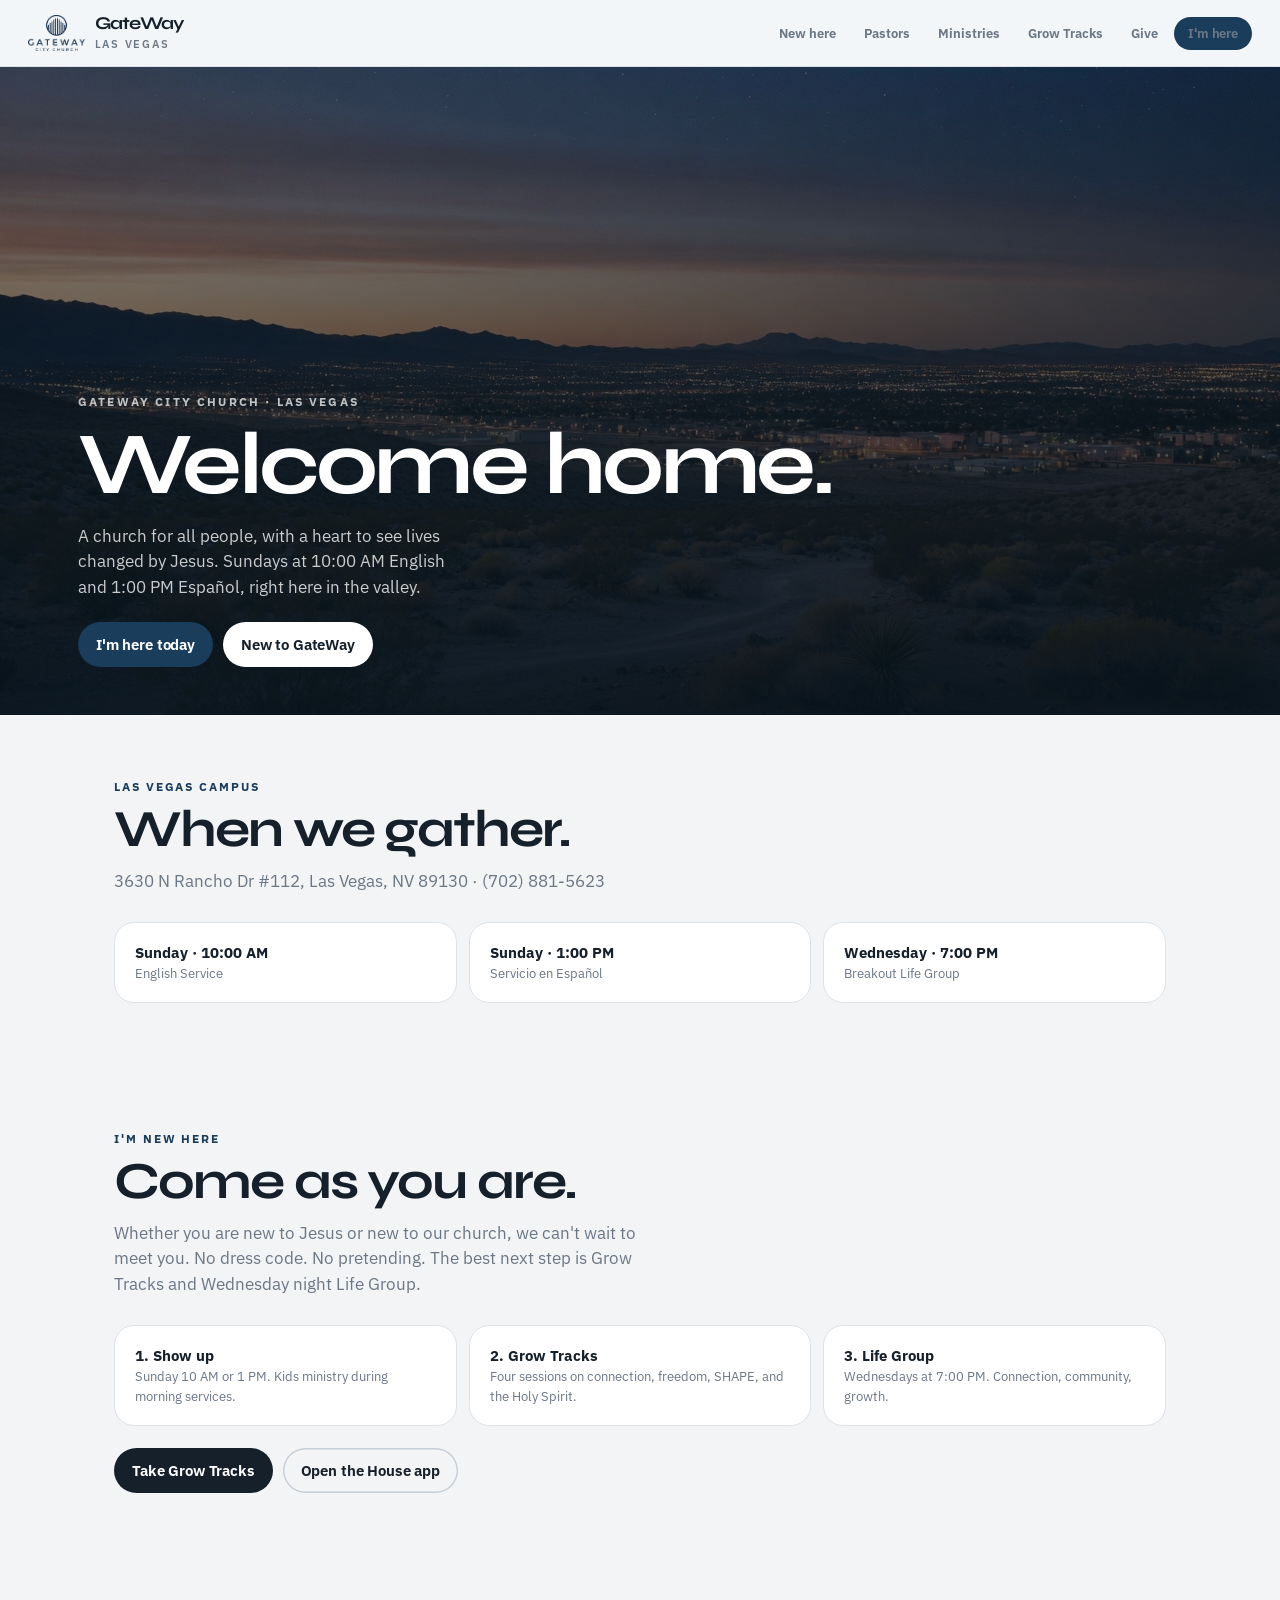
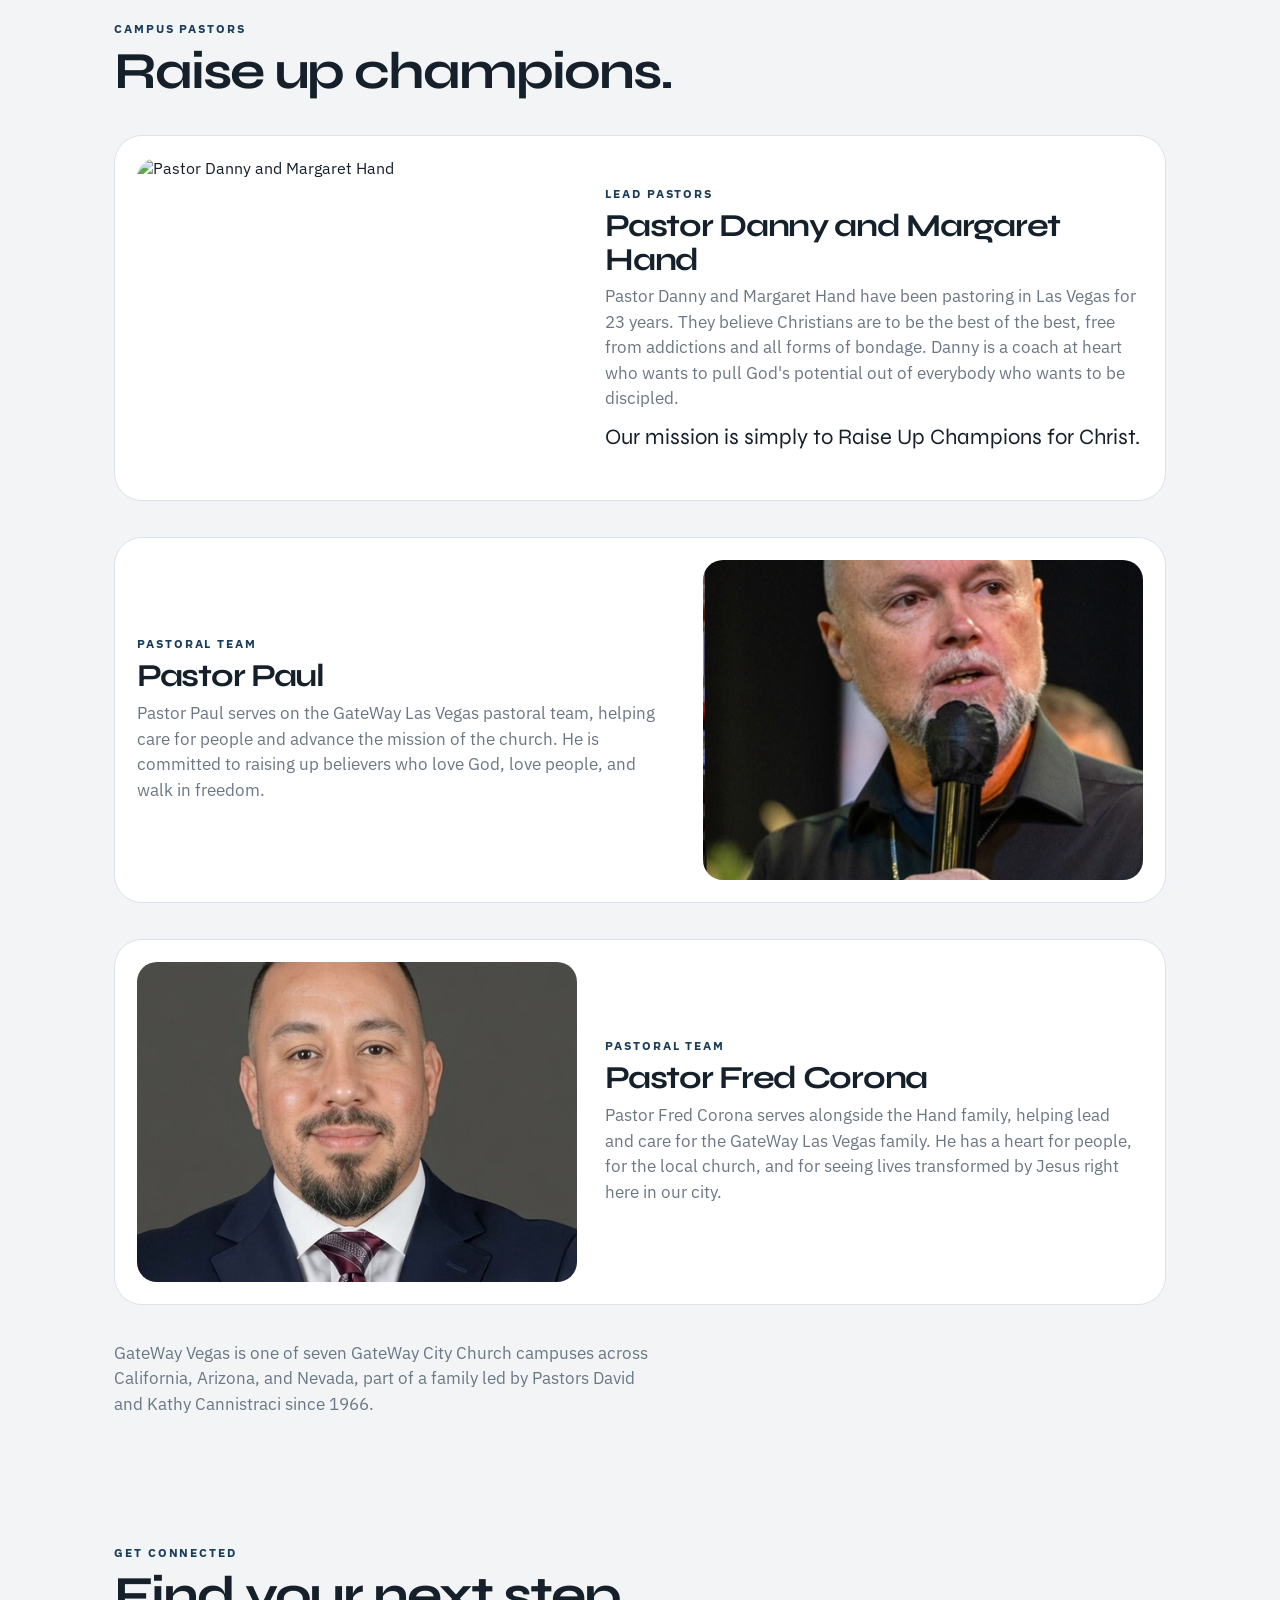
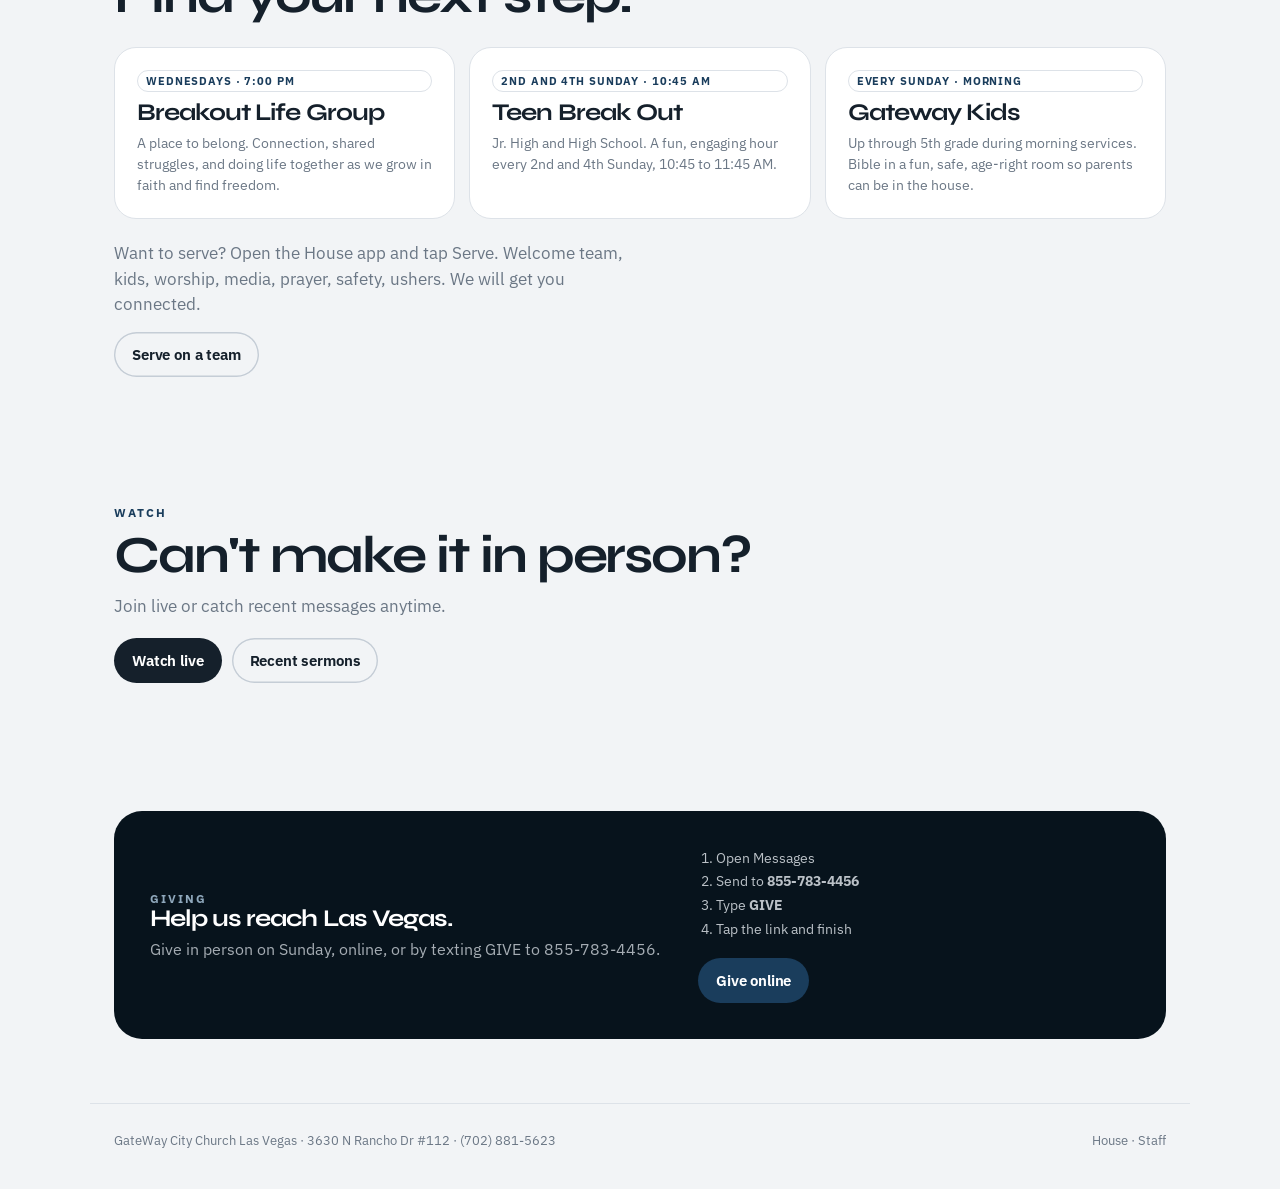
==== commit f6841418: "Replace dark gold Grace with a light people file, and pull cream and yellow out of the app. Staff is" ====
--- a/index.html
+++ b/index.html
@@ -7,7 +7,7 @@
 <meta name="theme-color" content="#07131C">
 <link rel="preconnect" href="https://fonts.googleapis.com">
 <link rel="preconnect" href="https://fonts.gstatic.com" crossorigin>
-<link href="https://fonts.googleapis.com/css2?family=Outfit:wght@400;500;600;700&family=Syne:wght@700;800&display=swap" rel="stylesheet">
+<link href="https://fonts.googleapis.com/css2?family=IBM+Plex+Sans:wght@400;500;600;700&family=Syne:wght@700;800&display=swap" rel="stylesheet">
 <link rel="stylesheet" href="css/gateway.css">
 </head>
 <body class="site-body">
--- a/css/gateway.css
+++ b/css/gateway.css
@@ -1,23 +1,24 @@
 :root{
   --void:#07131C;
-  --navy:#123047;
-  --steel:#1C4A68;
-  --ink:#0E1C28;
-  --ink-soft:#355064;
-  --mute:#6A7E8C;
-  --line:#D5E0E8;
-  --line-strong:#B9C9D4;
-  --snow:#F3F6F8;
+  --navy:#1A3D5C;
+  --steel:#1A3D5C;
+  --ink:#15202B;
+  --ink-soft:#3D4C5C;
+  --mute:#6B7785;
+  --line:#DDE2E8;
+  --line-strong:#C5CDD6;
+  --snow:#F2F4F6;
   --white:#FFFFFF;
-  --copper:#C67B2E;
-  --copper-deep:#9A5C1C;
-  --copper-soft:#E8B56A;
-  --copper-wash:rgba(198,123,46,.14);
-  --live:#1C8A5C;
-  --live-wash:#E6F6EE;
-  --pray:#8A3333;
+  --copper:#1A3D5C;
+  --copper-deep:#1A3D5C;
+  --copper-soft:#8FA8BC;
+  --copper-wash:rgba(26,61,92,.10);
+  --live:#1F7A4A;
+  --live-wash:#E7F5EE;
+  --pray:#A33B3B;
   --display:'Syne',sans-serif;
-  --ui:'Outfit',system-ui,sans-serif;
+  --ui:'IBM Plex Sans',system-ui,sans-serif;
+  --file:'IBM Plex Serif',Georgia,serif;
   --tab-h:84px;
   --radius:22px;
 }
@@ -339,14 +340,14 @@
   min-height:100dvh;background:var(--void);color:#F4F7F9;
   display:grid;place-items:center;text-align:center;padding:40px 24px;
 }
-.sunday .svc{letter-spacing:.22em;text-transform:uppercase;font-size:12px;color:var(--copper-soft,#E8B56A);font-weight:700}
+.sunday .svc{letter-spacing:.22em;text-transform:uppercase;font-size:12px;color:rgba(244,247,249,.65);font-weight:700}
 .sunday h1{font-size:clamp(42px,7vw,84px);color:#fff;margin:10px 0 8px}
-.sunday h1 em{font-style:italic;color:#E8B56A;font-weight:650}
+.sunday h1 em{font-style:italic;color:#fff;font-weight:650}
 .qr{
   width:min(340px,70vw);background:#fff;border-radius:28px;padding:16px;margin:24px auto;
 }
 .qr img{width:100%;border-radius:16px}
-.sunday .count{font-family:var(--ui);font-size:72px;color:#E8B56A;line-height:1;margin-top:8px;font-weight:700}
+.sunday .count{font-family:var(--ui);font-size:72px;color:#fff;line-height:1;margin-top:8px;font-weight:700}
 .sunday .sub{color:rgba(244,247,249,.55);font-size:14px}
 
 /* ===== Theater ===== */
@@ -426,7 +427,7 @@
   background:linear-gradient(180deg, rgba(7,19,28,.25) 0%, rgba(7,19,28,.78) 70%, rgba(7,19,28,.92) 100%);
 }
 .site-hero .inner{position:relative;z-index:1;padding:80px 28px 48px;max-width:1180px;margin:0 auto;width:100%}
-.site-hero .kicker{font-size:12px;letter-spacing:.18em;text-transform:uppercase;font-weight:700;color:var(--copper-soft)}
+.site-hero .kicker{font-size:12px;letter-spacing:.18em;text-transform:uppercase;font-weight:700;color:rgba(255,255,255,.72)}
 .site-hero h1{font-size:clamp(48px,8vw,88px);color:#fff;margin:10px 0 12px;max-width:12ch}
 .site-hero p{max-width:38ch;color:rgba(255,255,255,.78);font-size:17px;line-height:1.5}
 .site-hero .row{display:flex;flex-wrap:wrap;gap:10px;margin-top:22px}
@@ -494,3 +495,52 @@
   .pastor-row.flip img{order:0}
   .site-nav{flex-direction:column;align-items:flex-start}
 }
+
+/* ===== Grace ops (staff backend) ===== */
+.ops{background:var(--paper);color:var(--ink);min-height:100vh;font-family:var(--ui)}
+.ops-top{
+  display:flex;align-items:center;justify-content:space-between;gap:16px;
+  padding:12px 20px;background:#fff;border-bottom:1px solid var(--line);
+}
+.ops-top .who{font-size:12px;color:var(--mute)}
+.ops-top .who b{color:var(--ink);font-size:14px}
+.ops-body{display:grid;grid-template-columns:320px 1fr;min-height:calc(100vh - 57px)}
+.ops-list{background:#fff;border-right:1px solid var(--line);display:flex;flex-direction:column;min-height:calc(100vh - 57px)}
+.ops-tools{padding:12px;border-bottom:1px solid var(--line)}
+.ops-tools input[type=search]{
+  width:100%;border:1px solid var(--line-strong);border-radius:8px;padding:9px 11px;font-size:14px;outline:none;
+}
+.ops-tools input[type=search]:focus{border-color:var(--navy)}
+.ops-filters{display:flex;gap:6px;margin-top:8px;flex-wrap:nowrap;overflow-x:auto}
+.ops-filters button{
+  border:1px solid var(--line);background:#fff;border-radius:8px;padding:5px 9px;font-size:12px;font-weight:600;color:var(--mute);
+}
+.ops-filters button.on{background:var(--navy);color:#fff;border-color:var(--navy)}
+.ops-people{flex:1;overflow:auto}
+.person{
+  display:grid;grid-template-columns:36px 1fr auto;gap:10px;align-items:center;
+  padding:11px 14px;border-bottom:1px solid var(--line);cursor:pointer;width:100%;background:none;text-align:left;
+}
+.person:hover{background:#F7F8FA}
+.person.on{background:#EEF3F7;box-shadow:inset 3px 0 0 var(--navy)}
+.initials{
+  width:36px;height:36px;border-radius:50%;background:#E8EEF3;color:var(--navy);
+  display:grid;place-items:center;font-size:12px;font-weight:700;font-family:var(--file);
+}
+.person .nm{font-family:var(--file);font-size:15px;font-weight:600;display:block}
+.person .meta{font-size:12px;color:var(--mute)}
+.person .when{font-size:11px;color:var(--mute);white-space:nowrap}
+.ops-file{padding:28px 32px 48px;overflow:auto}
+.ops-file h1{font-family:var(--file);font-size:34px;font-weight:600;letter-spacing:-.02em}
+.ops-file .facts{display:grid;grid-template-columns:repeat(2,1fr);gap:8px 24px;margin:16px 0 28px;font-size:14px}
+.ops-file .facts dt{font-size:11px;color:var(--mute);font-weight:600}
+.ops-file .facts dd{margin:2px 0 0}
+.ops-block{border-top:1px solid var(--line);padding:18px 0}
+.ops-block h3{font-size:13px;font-weight:700;letter-spacing:.04em;text-transform:uppercase;color:var(--mute);margin-bottom:10px}
+.ops-empty{color:var(--mute);font-size:14px;padding:48px 16px;text-align:center}
+.mark-here{color:var(--live);font-weight:700;font-size:11px}
+.mark-pray{color:var(--pray);font-weight:700;font-size:11px}
+@media (max-width:860px){
+  .ops-body{grid-template-columns:1fr}
+  .ops-list{min-height:40vh}
+}
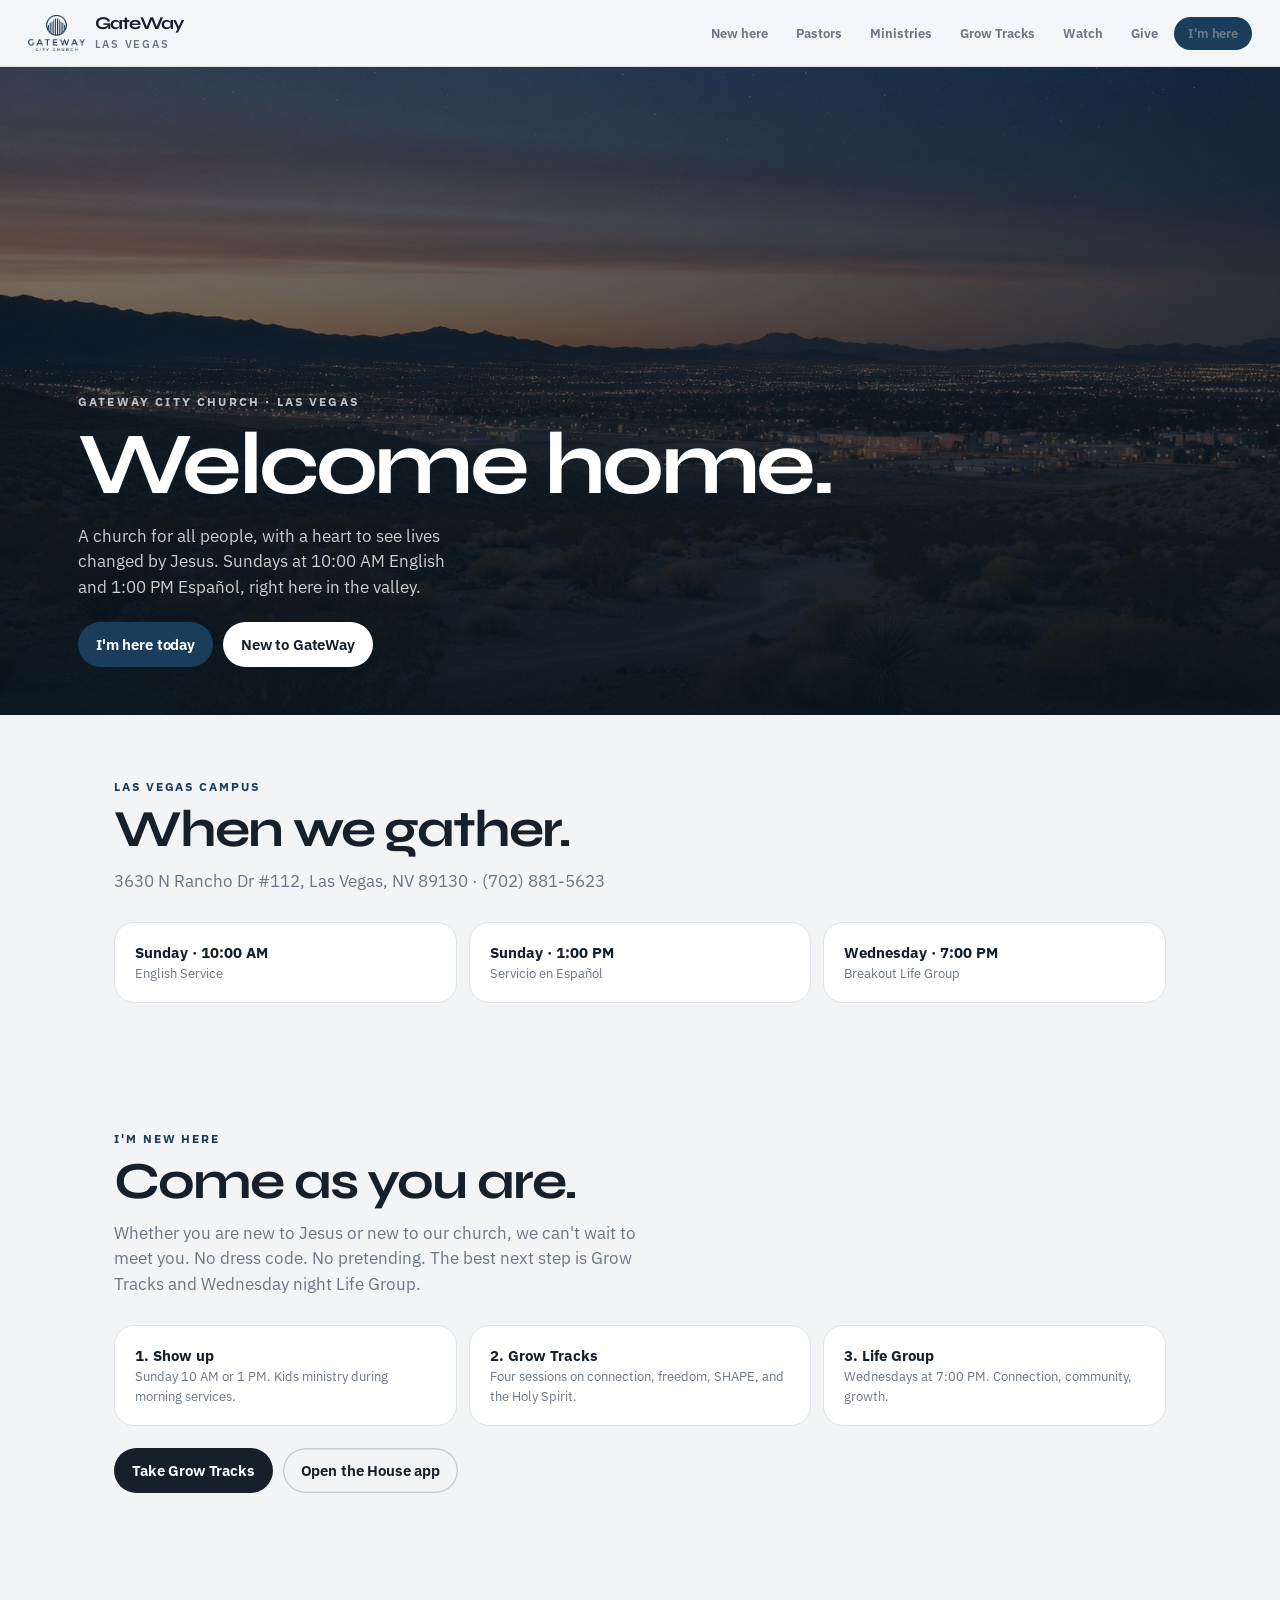
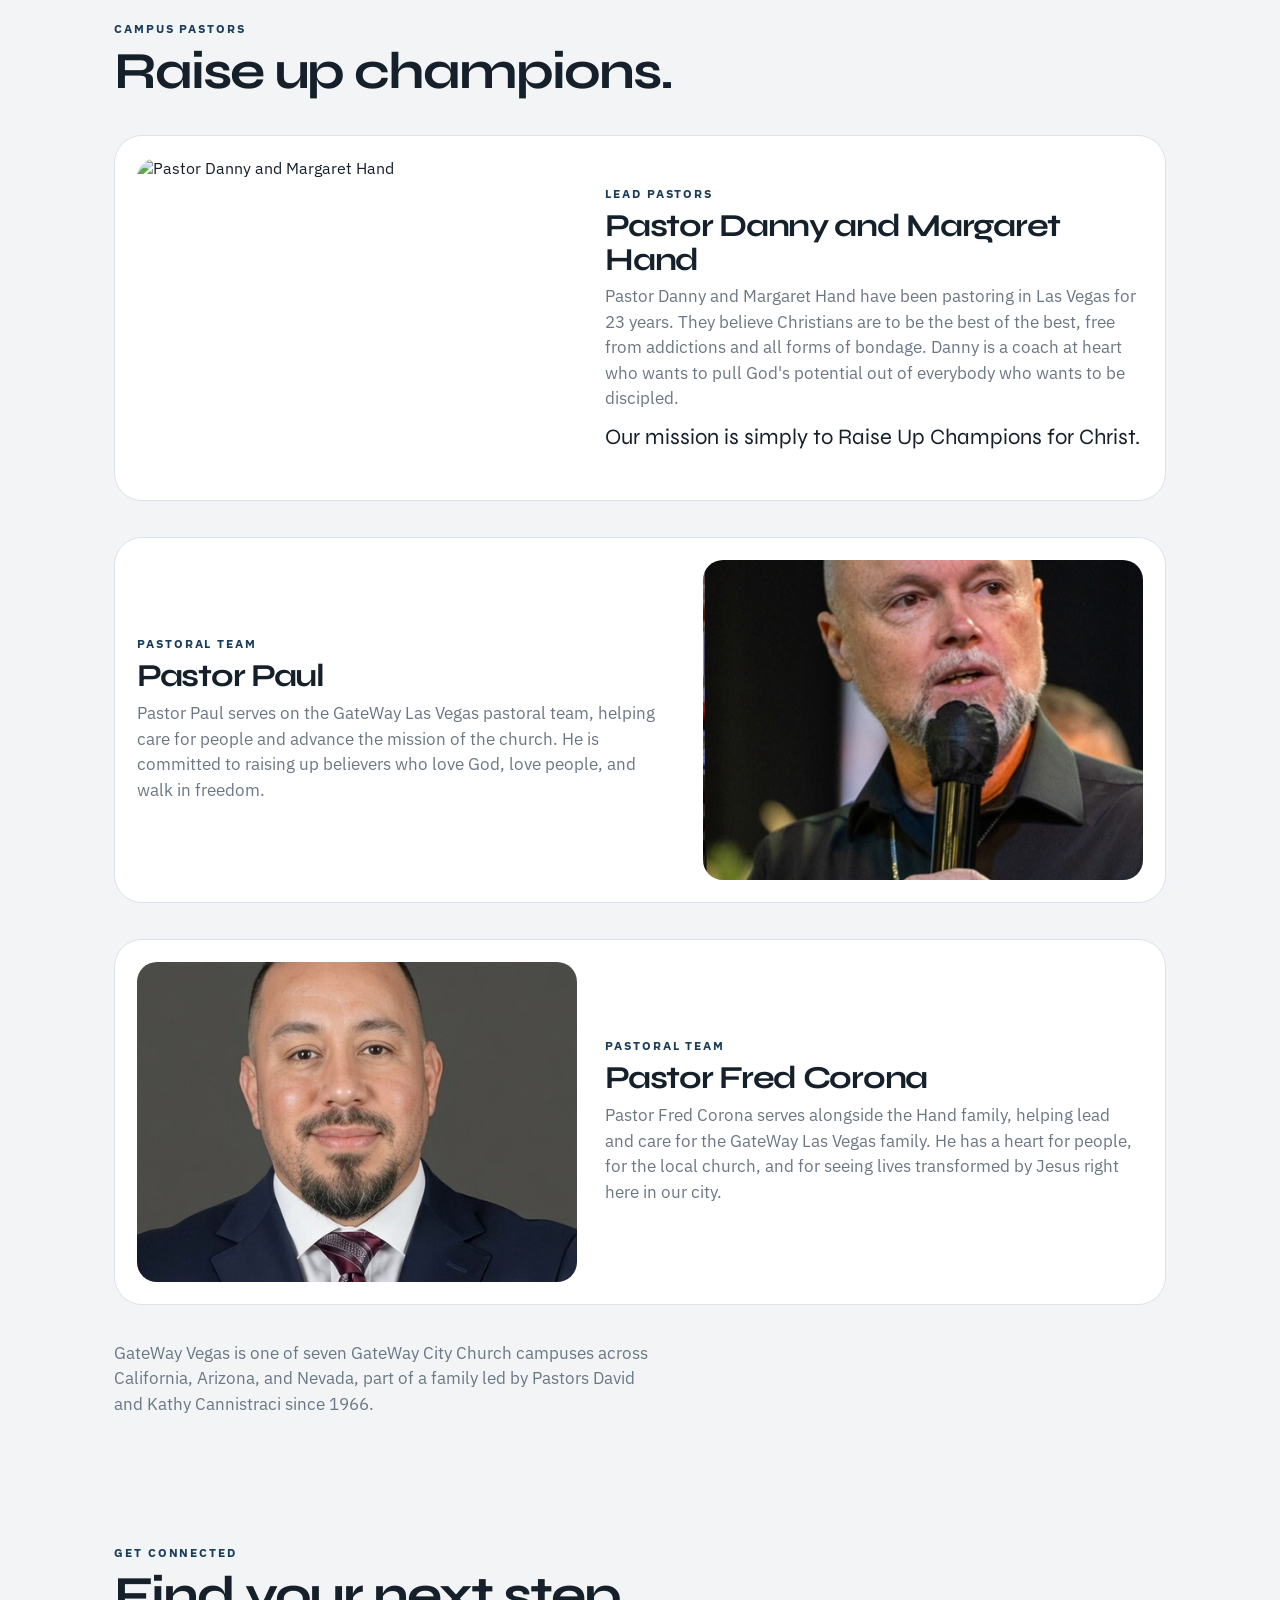
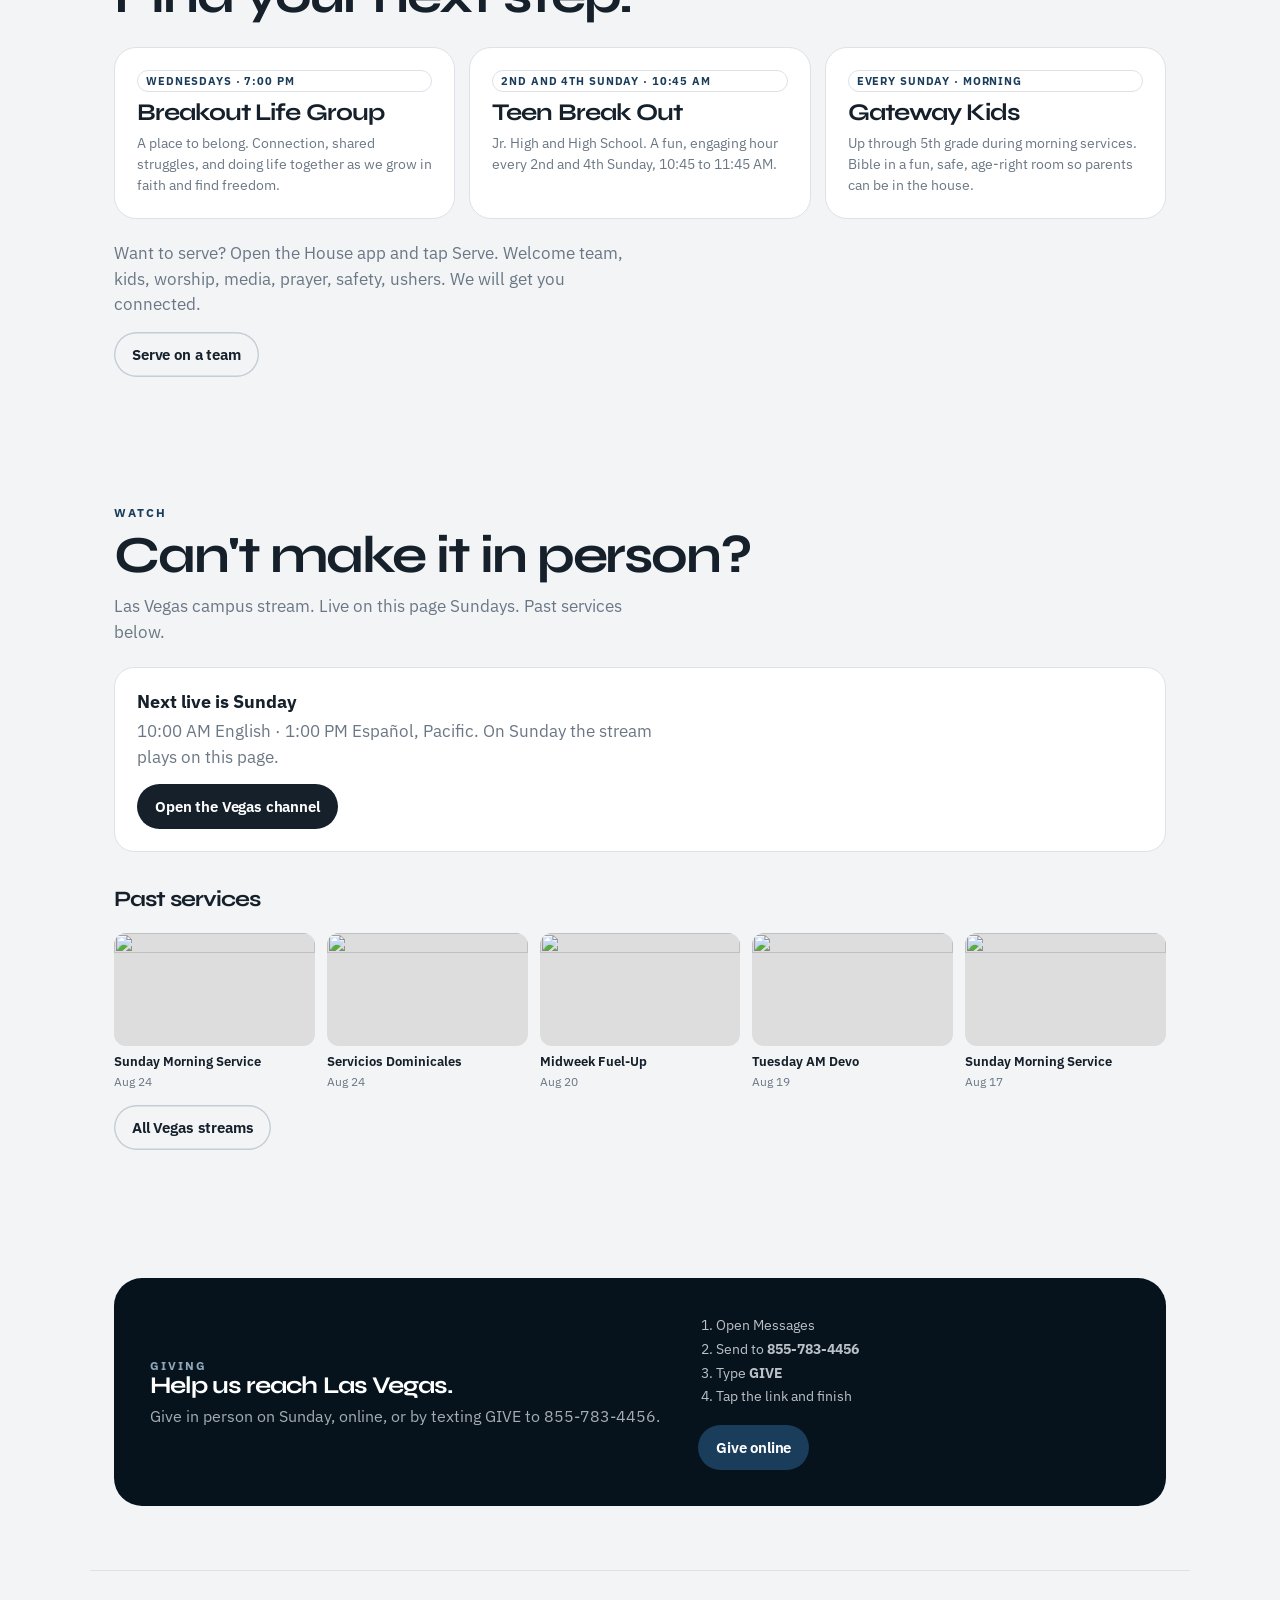
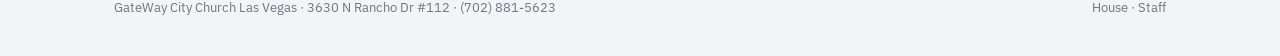
==== commit 6fe6857d: "Point Watch at the Las Vegas YouTube, embed the stream on Sundays, and show the last five campus ser" ====
--- a/index.html
+++ b/index.html
@@ -8,7 +8,7 @@
 <link rel="preconnect" href="https://fonts.googleapis.com">
 <link rel="preconnect" href="https://fonts.gstatic.com" crossorigin>
 <link href="https://fonts.googleapis.com/css2?family=IBM+Plex+Sans:wght@400;500;600;700&family=Syne:wght@700;800&display=swap" rel="stylesheet">
-<link rel="stylesheet" href="css/gateway.css">
+<link rel="stylesheet" href="css/gateway.css?v=14">
 </head>
 <body class="site-body">
 <nav class="site-nav">
@@ -21,6 +21,7 @@
     <a href="#pastors">Pastors</a>
     <a href="#ministries">Ministries</a>
     <a href="grow-tracks.html">Grow Tracks</a>
+    <a href="#watch">Watch</a>
     <a href="#give">Give</a>
     <a class="btn btn-copper" style="padding:8px 14px" href="app/">I'm here</a>
   </div>
@@ -124,11 +125,27 @@
 <section class="wrap-site" id="watch">
   <div class="sec-kicker">Watch</div>
   <h2 class="sec-h">Can't make it in person?</h2>
-  <p class="sec-lede">Join live or catch recent messages anytime.</p>
-  <div class="row" style="display:flex;gap:10px;margin-top:18px;flex-wrap:wrap">
-    <a class="btn btn-ink" href="https://www.youtube.com/@GatewayCityChurchSJ" target="_blank" rel="noopener">Watch live</a>
-    <a class="btn btn-ghost" href="https://www.youtube.com/@GatewayCityChurchSJ/videos" target="_blank" rel="noopener">Recent sermons</a>
+  <p class="sec-lede">Las Vegas campus stream. Live on this page Sundays. Past services below.</p>
+
+  <div class="watch-live" id="watchLive">
+    <iframe
+      id="watchLiveFrame"
+      title="GateWay Las Vegas live"
+      allow="accelerometer; autoplay; clipboard-write; encrypted-media; gyroscope; picture-in-picture; web-share"
+      allowfullscreen
+    ></iframe>
   </div>
+  <p class="watch-live-note" id="watchLiveNote" hidden>The stream appears here when service starts. Sunday 10:00 AM English · 1:00 PM Español.</p>
+
+  <div class="watch-next" id="watchNext">
+    <b>Next live is Sunday</b>
+    <p class="sec-lede" style="margin:0">10:00 AM English · 1:00 PM Español, Pacific. On Sunday the stream plays on this page.</p>
+    <a class="btn btn-ink" style="margin-top:14px" href="https://www.youtube.com/@gatewaycitychurchlasvegas/live" target="_blank" rel="noopener">Open the Vegas channel</a>
+  </div>
+
+  <h3 style="margin-top:36px;font-size:22px">Past services</h3>
+  <div class="watch-reel" id="watchReel"></div>
+  <a class="btn btn-ghost" style="margin-top:16px" href="https://www.youtube.com/@gatewaycitychurchlasvegas/streams" target="_blank" rel="noopener">All Vegas streams</a>
 </section>
 
 <section class="wrap-site" id="give">
@@ -154,5 +171,6 @@
   <div>GateWay City Church Las Vegas · 3630 N Rancho Dr #112 · (702) 881-5623</div>
   <div><a href="app/">House</a> · <a href="app/login.html">Staff</a></div>
 </footer>
+<script src="js/watch.js"></script>
 </body>
 </html>
--- a/css/gateway.css
+++ b/css/gateway.css
@@ -435,6 +435,29 @@
 .sec-kicker{font-size:12px;letter-spacing:.16em;text-transform:uppercase;font-weight:700;color:var(--copper-deep)}
 .sec-h{font-size:clamp(32px,5vw,52px);margin:8px 0 12px}
 .sec-lede{color:var(--mute);font-size:17px;max-width:54ch;line-height:1.5}
+.watch-live{
+  display:none;margin-top:22px;background:#111;border-radius:20px;overflow:hidden;
+  aspect-ratio:16/9;position:relative;
+}
+.watch-live.on{display:block}
+.watch-live iframe{position:absolute;inset:0;width:100%;height:100%;border:0}
+.watch-live-note{font-size:13px;color:var(--mute);margin-top:10px}
+.watch-next{
+  display:none;margin-top:22px;background:#fff;border:1px solid var(--line);
+  border-radius:20px;padding:22px;
+}
+.watch-next.on{display:block}
+.watch-next b{display:block;font-size:18px;margin-bottom:6px}
+.watch-reel{display:grid;grid-template-columns:repeat(5,1fr);gap:12px;margin-top:22px}
+.watch-card{display:block;color:inherit;text-decoration:none}
+.watch-card img{
+  width:100%;aspect-ratio:16/9;object-fit:cover;border-radius:12px;background:#ddd;display:block;
+}
+.watch-card .t{font-size:13px;font-weight:650;margin-top:8px;line-height:1.3}
+.watch-card .m{font-size:12px;color:var(--mute);margin-top:3px}
+@media (max-width:900px){
+  .watch-reel{grid-template-columns:repeat(2,1fr)}
+}
 .times{display:grid;grid-template-columns:repeat(3,1fr);gap:12px;margin-top:28px}
 .time-card{background:#fff;border:1px solid var(--line);border-radius:20px;padding:20px}
 .time-card b{display:block;font-size:15px}
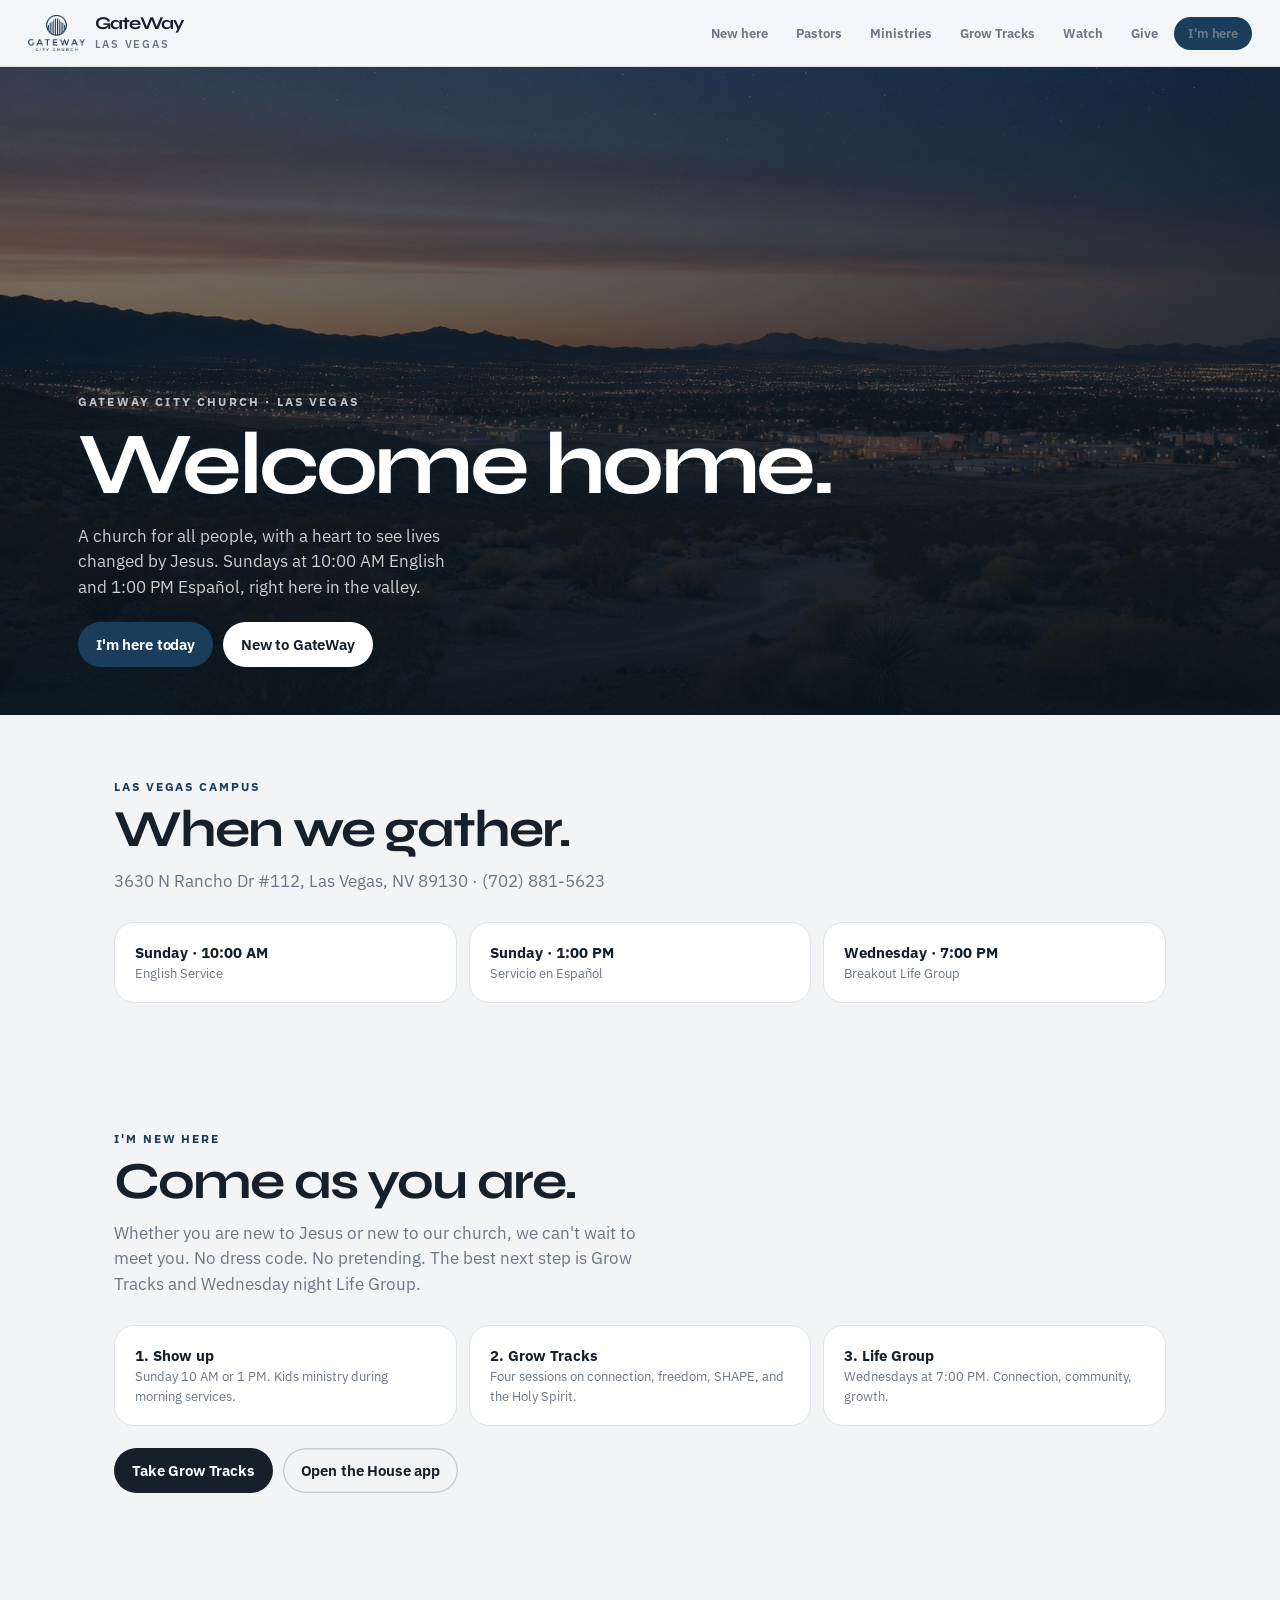
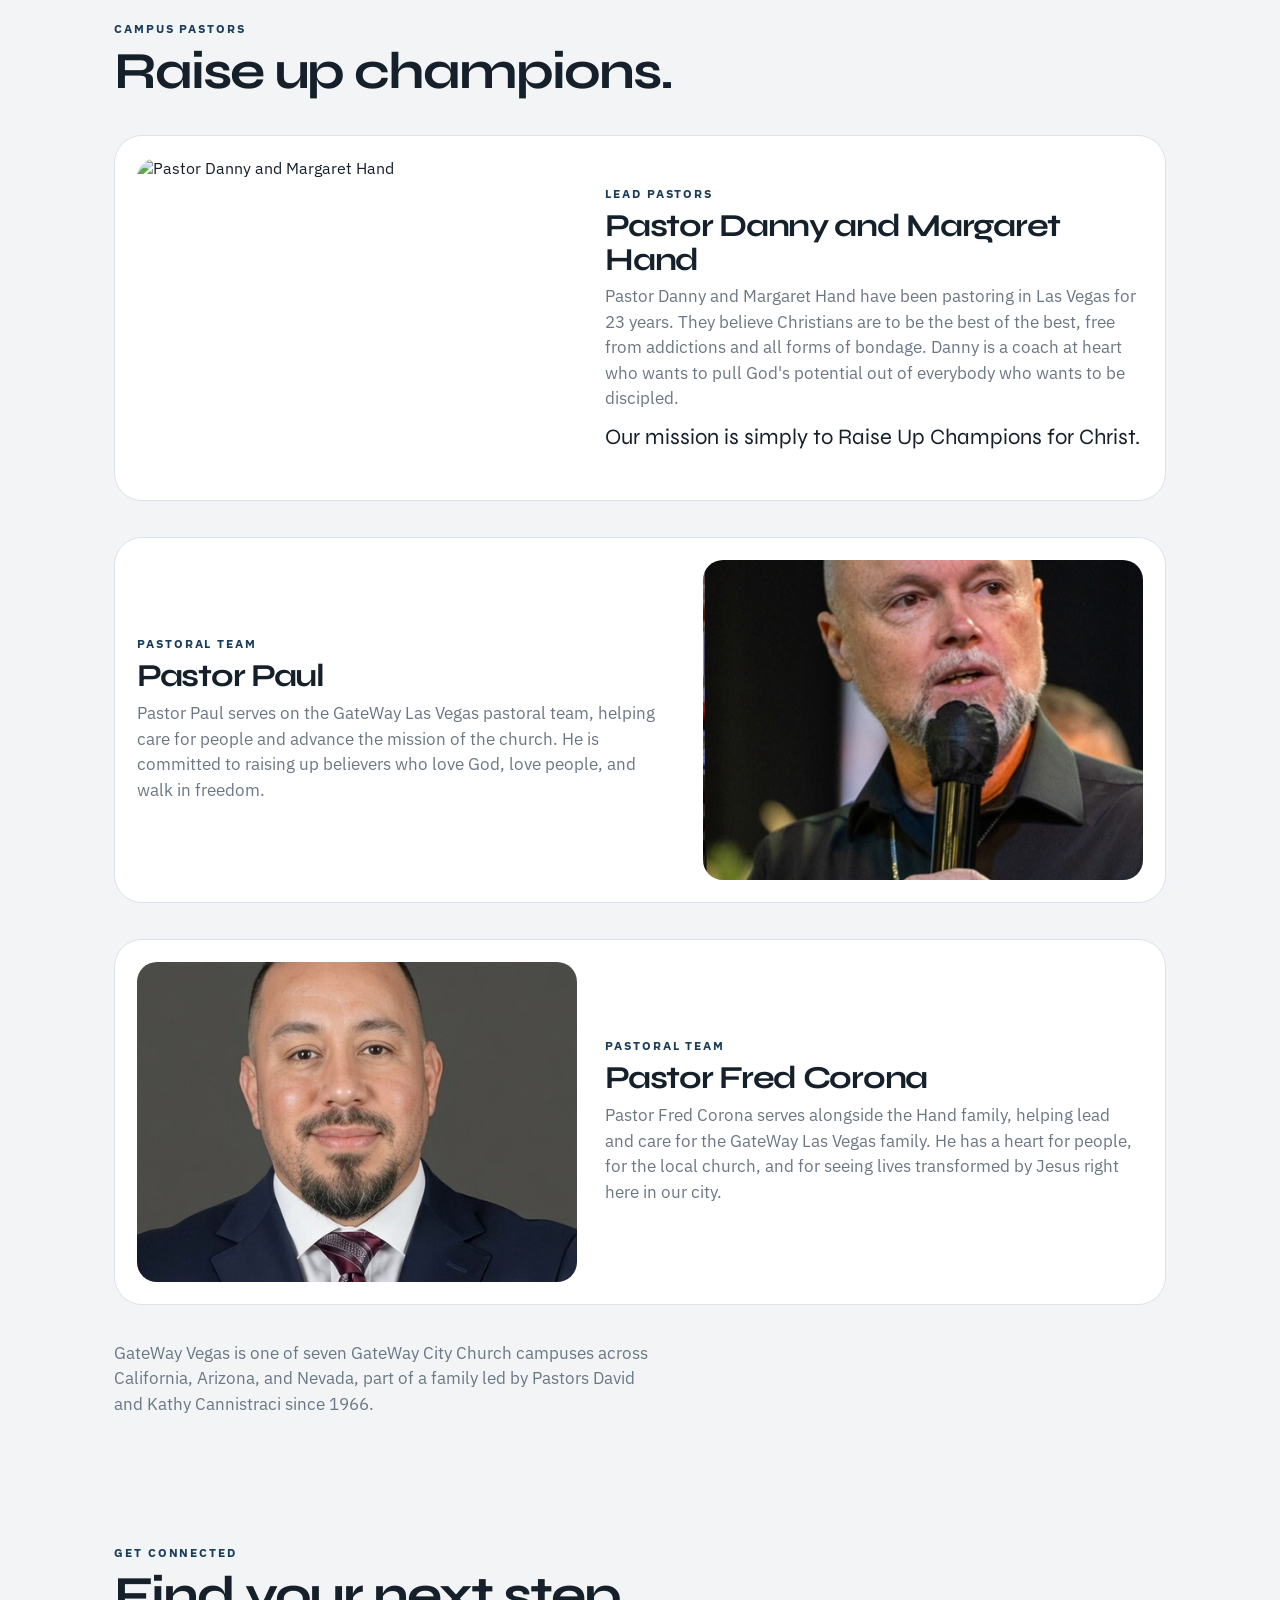
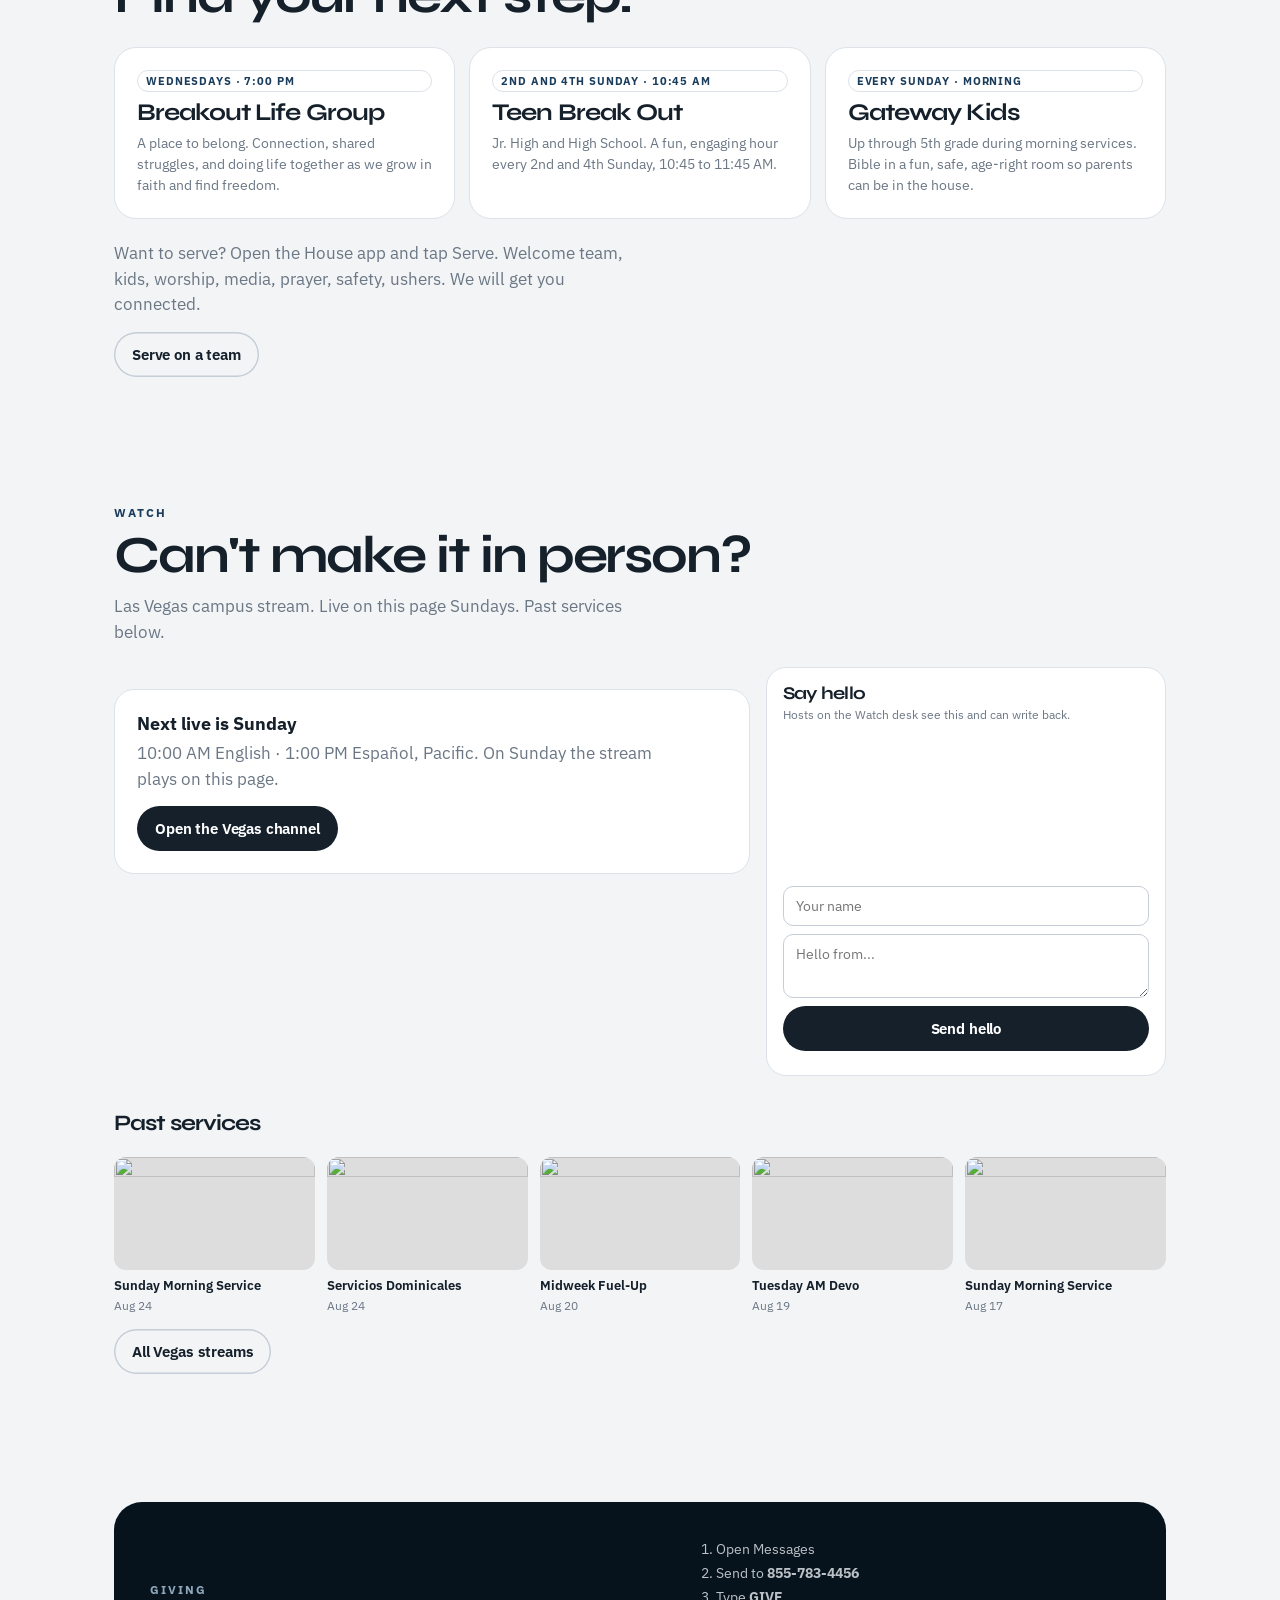
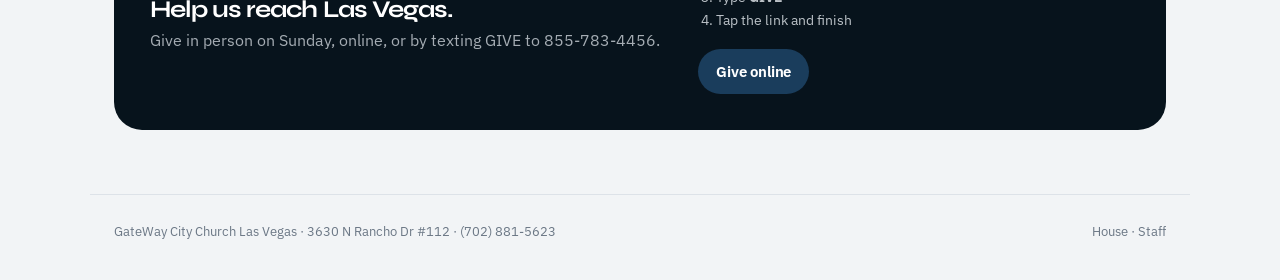
==== commit e83881bc: "Add a Watch hello desk: viewers greet the house, staff reply, auto-reply toggle. Public Watch has a " ====
--- a/index.html
+++ b/index.html
@@ -8,7 +8,7 @@
 <link rel="preconnect" href="https://fonts.googleapis.com">
 <link rel="preconnect" href="https://fonts.gstatic.com" crossorigin>
 <link href="https://fonts.googleapis.com/css2?family=IBM+Plex+Sans:wght@400;500;600;700&family=Syne:wght@700;800&display=swap" rel="stylesheet">
-<link rel="stylesheet" href="css/gateway.css?v=14">
+<link rel="stylesheet" href="css/gateway.css?v=15">
 </head>
 <body class="site-body">
 <nav class="site-nav">
@@ -127,20 +127,34 @@
   <h2 class="sec-h">Can't make it in person?</h2>
   <p class="sec-lede">Las Vegas campus stream. Live on this page Sundays. Past services below.</p>
 
-  <div class="watch-live" id="watchLive">
-    <iframe
-      id="watchLiveFrame"
-      title="GateWay Las Vegas live"
-      allow="accelerometer; autoplay; clipboard-write; encrypted-media; gyroscope; picture-in-picture; web-share"
-      allowfullscreen
-    ></iframe>
-  </div>
-  <p class="watch-live-note" id="watchLiveNote" hidden>The stream appears here when service starts. Sunday 10:00 AM English · 1:00 PM Español.</p>
-
-  <div class="watch-next" id="watchNext">
-    <b>Next live is Sunday</b>
-    <p class="sec-lede" style="margin:0">10:00 AM English · 1:00 PM Español, Pacific. On Sunday the stream plays on this page.</p>
-    <a class="btn btn-ink" style="margin-top:14px" href="https://www.youtube.com/@gatewaycitychurchlasvegas/live" target="_blank" rel="noopener">Open the Vegas channel</a>
+  <div class="watch-stage">
+    <div>
+      <div class="watch-live" id="watchLive">
+        <iframe
+          id="watchLiveFrame"
+          title="GateWay Las Vegas live"
+          allow="accelerometer; autoplay; clipboard-write; encrypted-media; gyroscope; picture-in-picture; web-share"
+          allowfullscreen
+        ></iframe>
+      </div>
+      <p class="watch-live-note" id="watchLiveNote" hidden>The stream appears here when service starts. Sunday 10:00 AM English · 1:00 PM Español.</p>
+      <div class="watch-next" id="watchNext">
+        <b>Next live is Sunday</b>
+        <p class="sec-lede" style="margin:0">10:00 AM English · 1:00 PM Español, Pacific. On Sunday the stream plays on this page.</p>
+        <a class="btn btn-ink" style="margin-top:14px" href="https://www.youtube.com/@gatewaycitychurchlasvegas/live" target="_blank" rel="noopener">Open the Vegas channel</a>
+      </div>
+    </div>
+    <aside class="hello-box">
+      <h3>Say hello</h3>
+      <p class="tiny">Hosts on the Watch desk see this and can write back.</p>
+      <div class="hello-log" id="helloLog"></div>
+      <div class="hello-form">
+        <input id="helloName" placeholder="Your name" maxlength="40" autocomplete="given-name">
+        <textarea id="helloBody" placeholder="Hello from..." maxlength="280"></textarea>
+        <button class="btn btn-ink" id="helloSend">Send hello</button>
+        <p class="tiny" id="helloErr" style="color:var(--pray)"></p>
+      </div>
+    </aside>
   </div>
 
   <h3 style="margin-top:36px;font-size:22px">Past services</h3>
@@ -172,5 +186,6 @@
   <div><a href="app/">House</a> · <a href="app/login.html">Staff</a></div>
 </footer>
 <script src="js/watch.js"></script>
+<script src="js/hello.js"></script>
 </body>
 </html>
--- a/css/gateway.css
+++ b/css/gateway.css
@@ -436,7 +436,7 @@
 .sec-h{font-size:clamp(32px,5vw,52px);margin:8px 0 12px}
 .sec-lede{color:var(--mute);font-size:17px;max-width:54ch;line-height:1.5}
 .watch-live{
-  display:none;margin-top:22px;background:#111;border-radius:20px;overflow:hidden;
+  display:none;margin-top:0;background:#111;border-radius:20px;overflow:hidden;
   aspect-ratio:16/9;position:relative;
 }
 .watch-live.on{display:block}
@@ -457,6 +457,25 @@
 .watch-card .m{font-size:12px;color:var(--mute);margin-top:3px}
 @media (max-width:900px){
   .watch-reel{grid-template-columns:repeat(2,1fr)}
+}
+.watch-stage{display:grid;grid-template-columns:1.35fr .85fr;gap:16px;margin-top:22px;align-items:stretch}
+.hello-box{
+  background:#fff;border:1px solid var(--line);border-radius:20px;padding:16px;
+  display:flex;flex-direction:column;min-height:320px;
+}
+.hello-box h3{font-size:18px;margin-bottom:4px}
+.hello-log{flex:1;overflow:auto;margin:12px 0;display:flex;flex-direction:column;gap:8px;min-height:140px}
+.hello-row{max-width:90%;padding:8px 12px;border-radius:12px;font-size:14px;line-height:1.4}
+.hello-row .who{display:block;font-size:11px;font-weight:700;margin-bottom:2px;color:var(--mute)}
+.hello-row.me{align-self:flex-end;background:#EEF3F7}
+.hello-row.house{align-self:flex-start;background:#F4F6F8;border:1px solid var(--line)}
+.hello-form{display:flex;flex-direction:column;gap:8px}
+.hello-form input,.hello-form textarea{
+  width:100%;border:1px solid var(--line-strong);border-radius:10px;padding:10px 12px;font-size:14px;
+}
+.hello-form textarea{min-height:64px;resize:vertical}
+@media (max-width:800px){
+  .watch-stage{grid-template-columns:1fr}
 }
 .times{display:grid;grid-template-columns:repeat(3,1fr);gap:12px;margin-top:28px}
 .time-card{background:#fff;border:1px solid var(--line);border-radius:20px;padding:20px}
